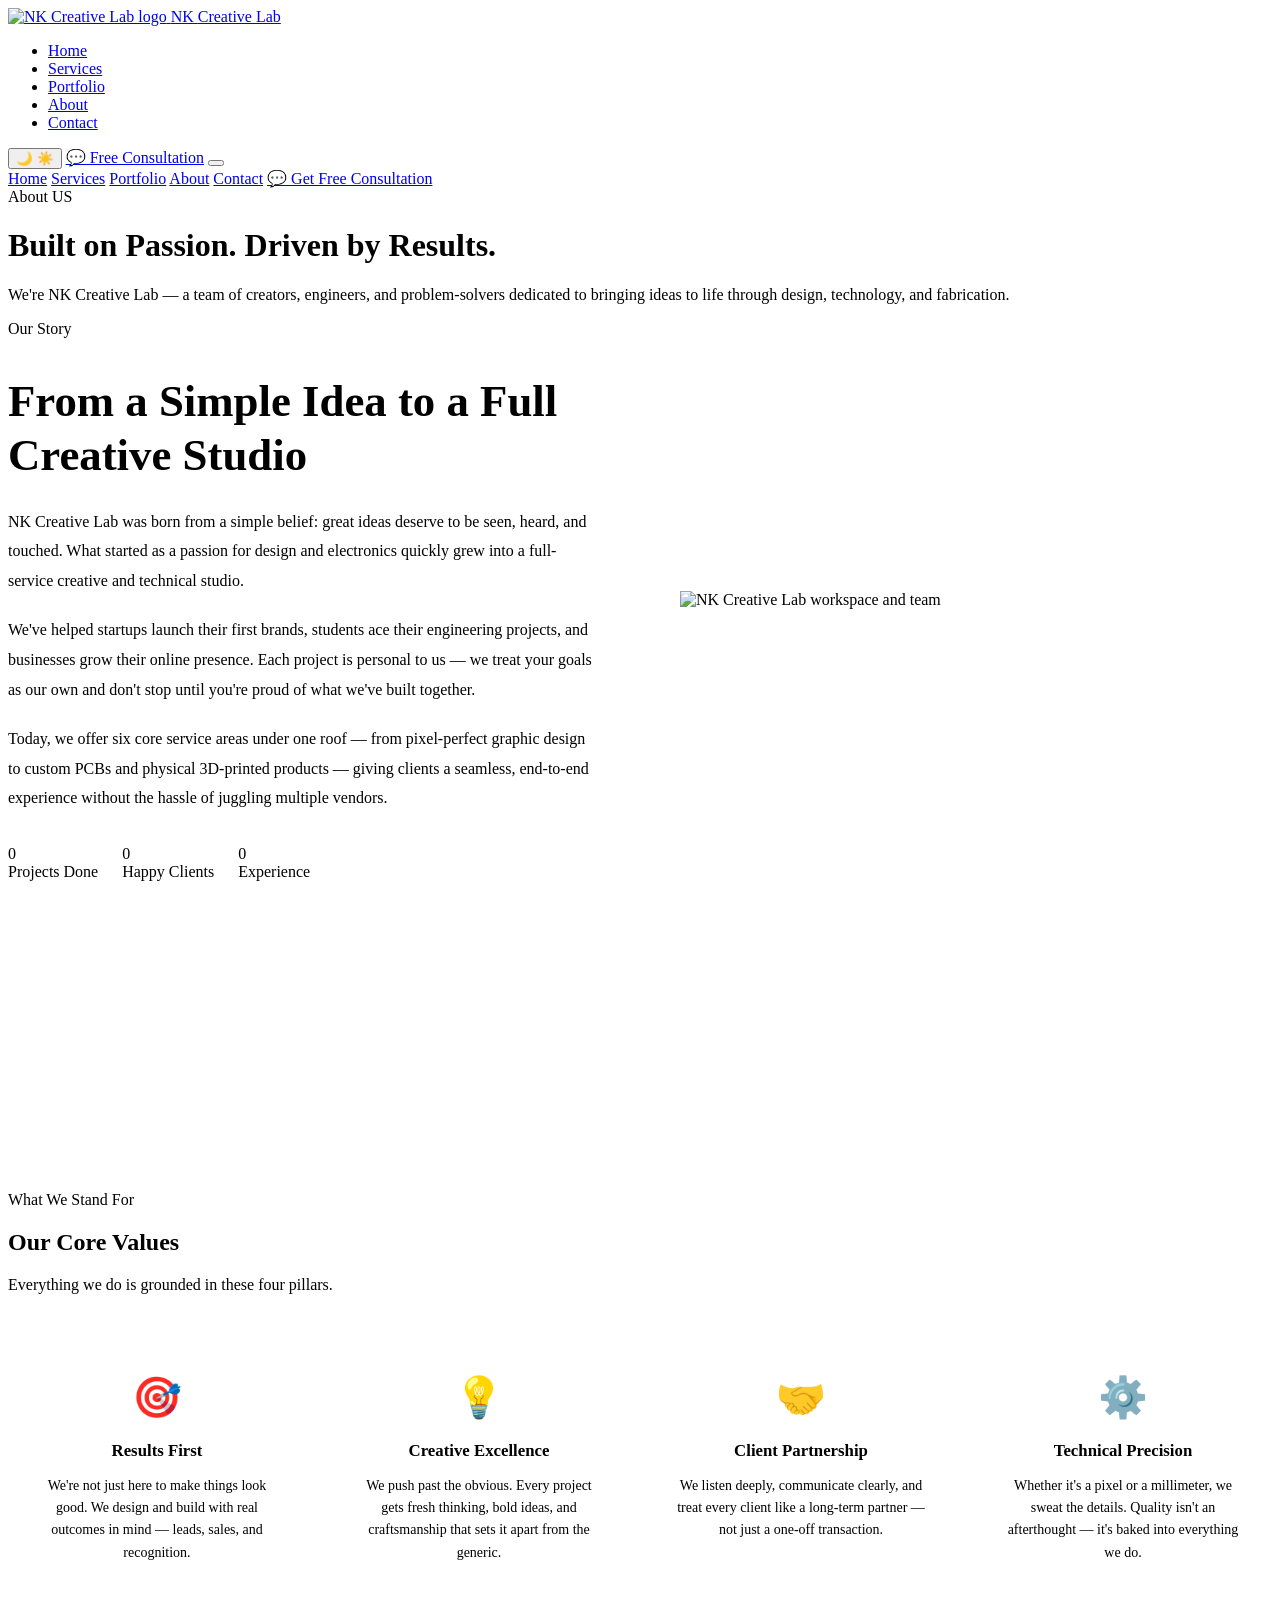
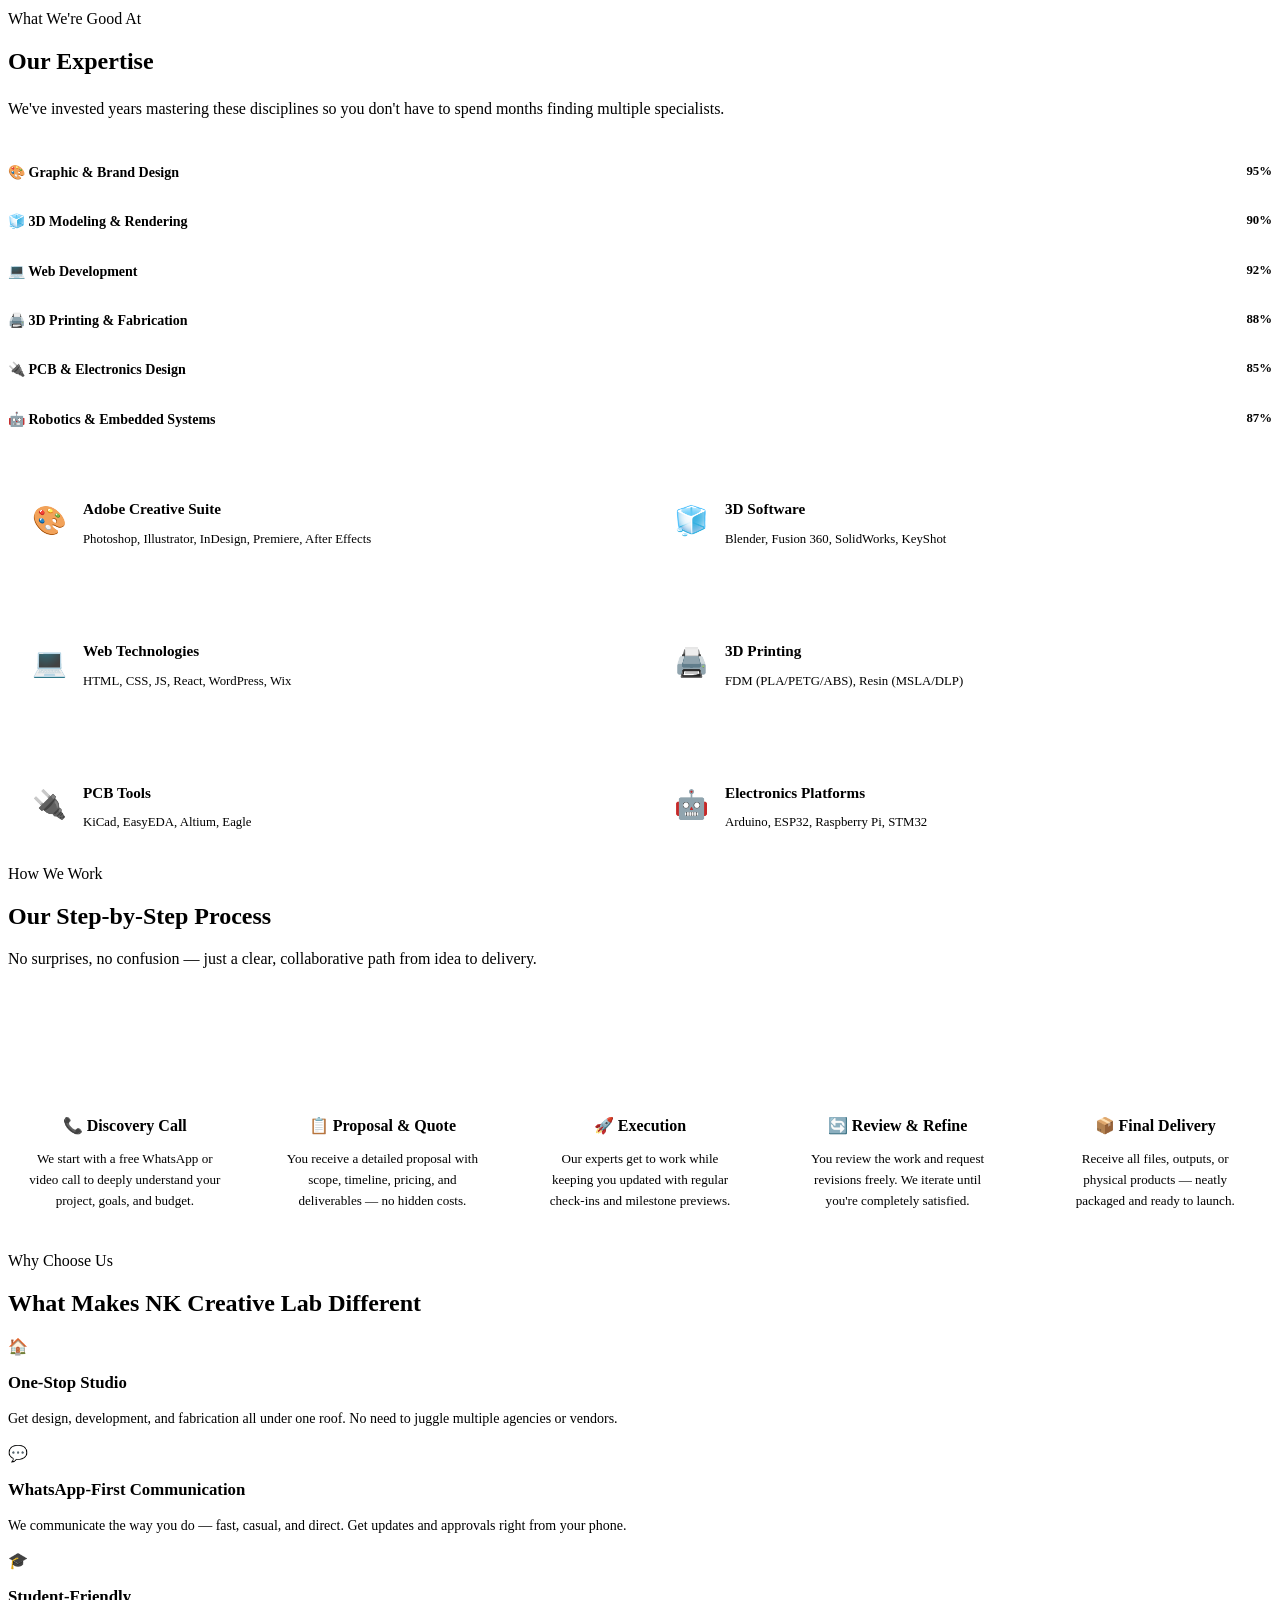
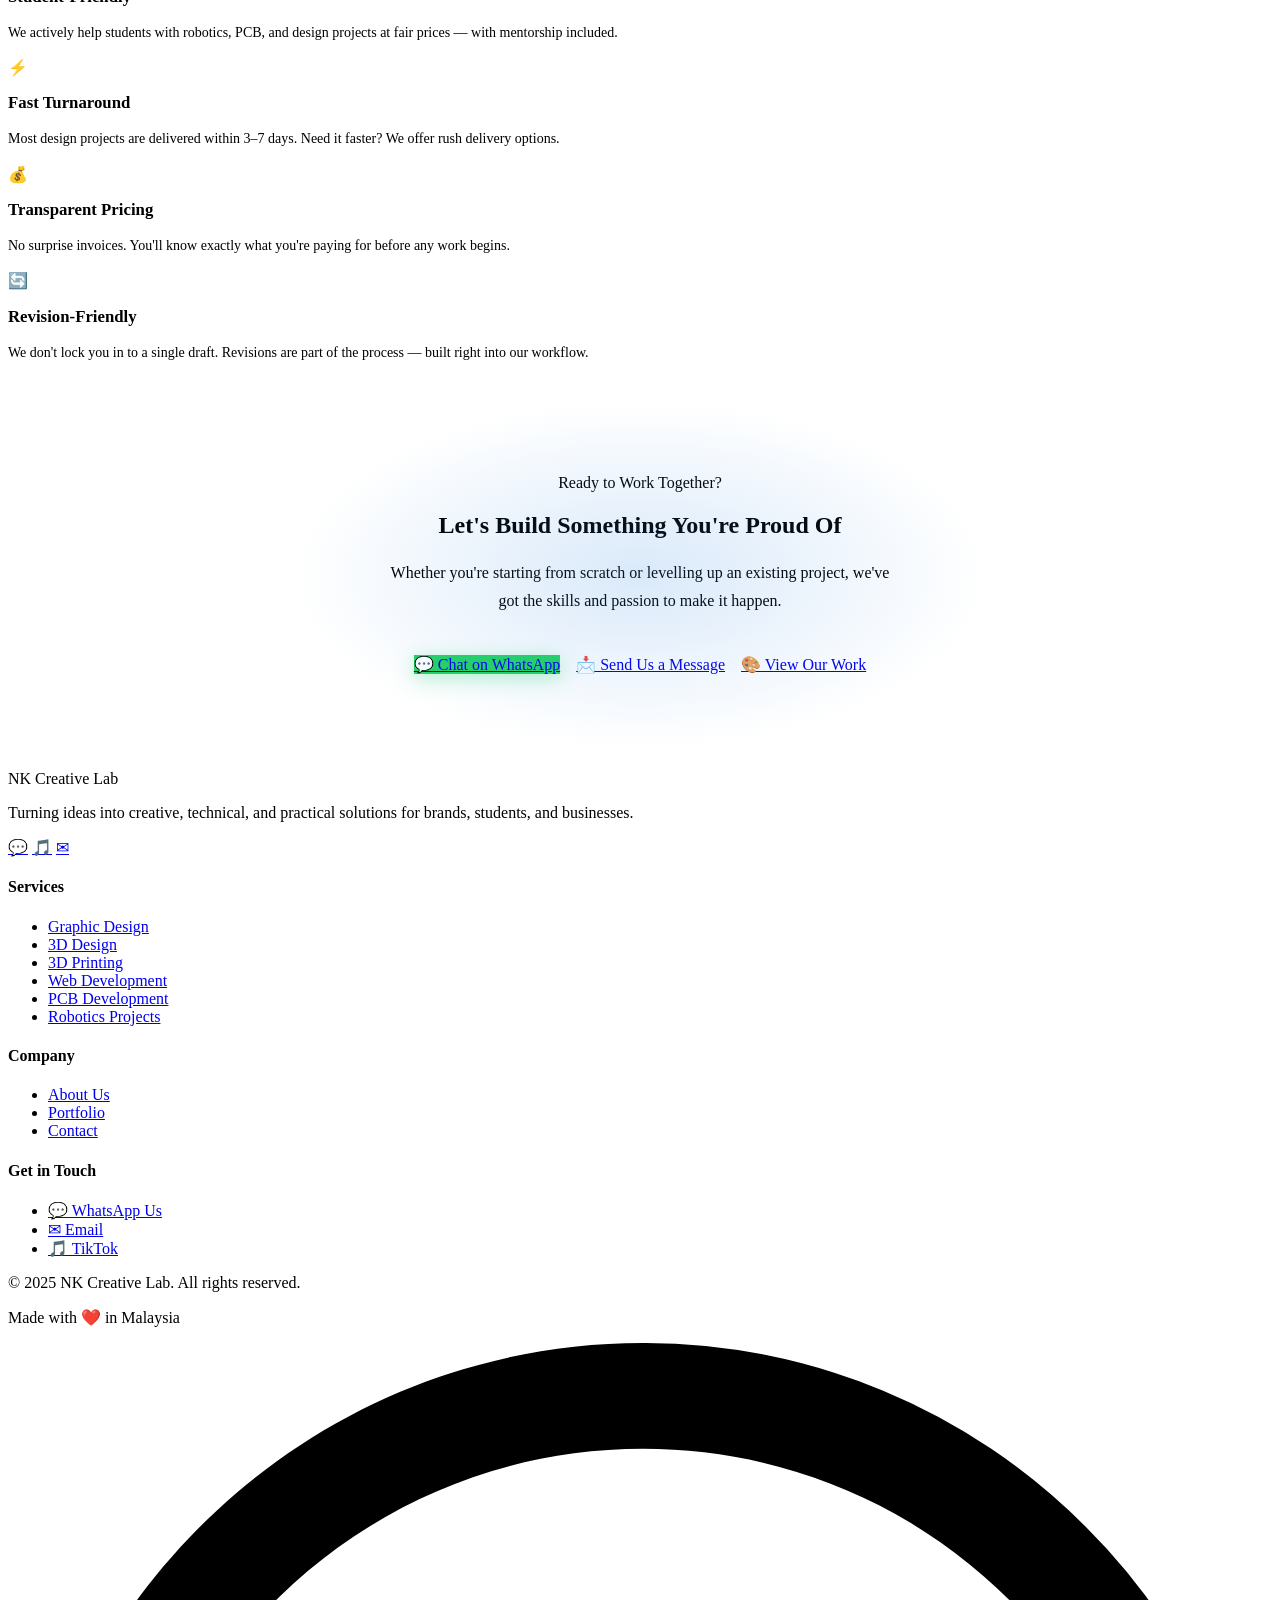
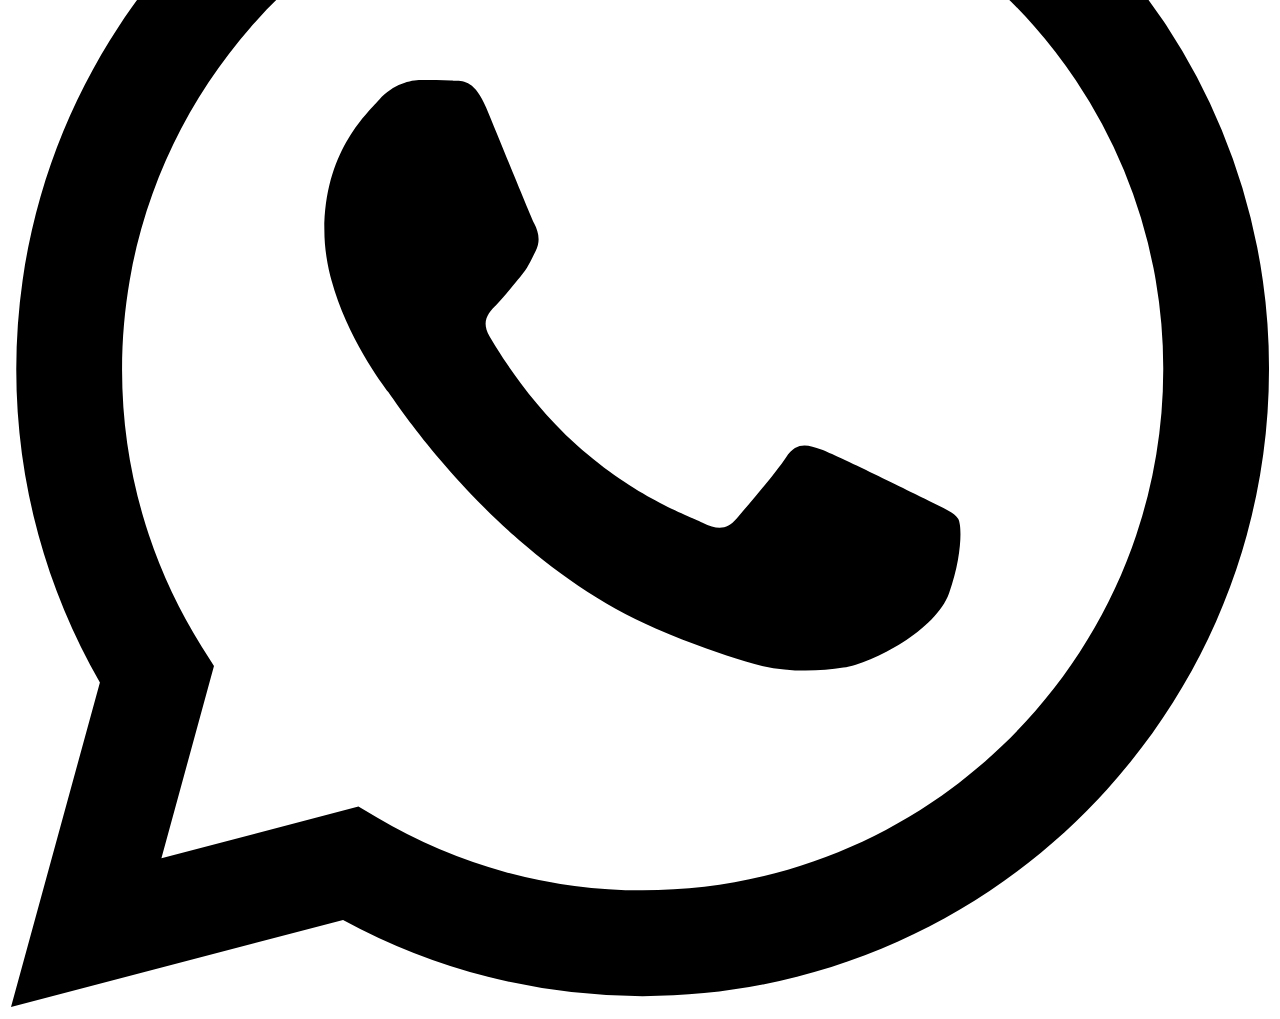
==== about.html @ c3baeada "Add files via upload" ====
<!DOCTYPE html>
<html lang="en" data-theme="dark">
<head>
  <meta charset="UTF-8" />
  <meta name="viewport" content="width=device-width, initial-scale=1.0" />
  <title>About — NK Creative Lab | Our Story & Mission</title>
  <meta name="description" content="Learn about NK Creative Lab — a creative and technical agency helping brands, students, and businesses build solutions through design, technology, and fabrication." />
  <link rel="icon" href="data:image/svg+xml,<svg xmlns='http://www.w3.org/2000/svg' viewBox='0 0 100 100'><text y='.9em' font-size='90'>⚡</text></svg>" />
  <link rel="preconnect" href="https://fonts.googleapis.com" />
  <link href="https://fonts.googleapis.com/css2?family=Outfit:wght@300;400;500;600;700;800;900&family=Inter:wght@300;400;500;600&display=swap" rel="stylesheet" />
  <link rel="stylesheet" href="css/styles.css" />
  <link rel="stylesheet" href="css/animations.css" />
  <style>
    /* About Page */

    /* Story section */
    .story-grid {
      display: grid;
      grid-template-columns: 1fr 1fr;
      gap: 5rem;
      align-items: center;
    }

    .story-content .section-label { margin-bottom: 1rem; }

    .story-content h2 {
      font-size: clamp(2rem, 3.5vw, 2.8rem);
      font-weight: 800;
      line-height: 1.2;
      margin-bottom: 1.5rem;
    }

    .story-content p {
      color: var(--text-secondary);
      line-height: 1.85;
      margin-bottom: 1.25rem;
      font-size: 1rem;
    }

    .story-image {
      position: relative;
      border-radius: var(--radius-lg);
      overflow: hidden;
    }

    .story-image img {
      width: 100%;
      height: 480px;
      object-fit: cover;
      border-radius: var(--radius-lg);
    }

    .story-image::after {
      content: '';
      position: absolute;
      inset: -2px;
      border-radius: calc(var(--radius-lg) + 2px);
      background: var(--gradient);
      z-index: -1;
      opacity: 0.45;
    }

    .story-float-card {
      position: absolute;
      top: 2rem;
      left: -2rem;
      background: var(--bg-card);
      border: 1px solid var(--border);
      border-radius: var(--radius);
      padding: 1.25rem 1.5rem;
      backdrop-filter: blur(10px);
      min-width: 180px;
    }

    .story-float-card .big-num {
      font-family: var(--font-heading);
      font-size: 2.2rem;
      font-weight: 900;
      background: var(--gradient-text);
      -webkit-background-clip: text;
      -webkit-text-fill-color: transparent;
      background-clip: text;
      line-height: 1;
    }

    .story-float-card p {
      color: var(--text-secondary);
      font-size: 0.8rem;
      margin-top: 0.35rem;
    }

    /* Values */
    .values-grid {
      display: grid;
      grid-template-columns: repeat(4, 1fr);
      gap: 1.5rem;
    }

    .value-card {
      background: var(--bg-card);
      border: 1px solid var(--border);
      border-radius: var(--radius);
      padding: 2rem 1.5rem;
      text-align: center;
      transition: var(--transition);
      position: relative;
      overflow: hidden;
    }

    .value-card::before {
      content: '';
      position: absolute;
      bottom: 0;
      left: 0;
      right: 0;
      height: 3px;
      background: var(--gradient);
      transform: scaleX(0);
      transition: transform 0.4s ease;
      transform-origin: left;
    }

    .value-card:hover::before { transform: scaleX(1); }

    .value-card:hover {
      border-color: var(--border-hover);
      transform: translateY(-6px);
      box-shadow: var(--shadow-glow);
    }

    .value-icon {
      font-size: 2.5rem;
      margin-bottom: 1.25rem;
      display: block;
    }

    .value-card h3 {
      font-size: 1.05rem;
      font-weight: 700;
      margin-bottom: 0.6rem;
    }

    .value-card p {
      color: var(--text-muted);
      font-size: 0.875rem;
      line-height: 1.6;
    }

    /* Process */
    .process-section {
      background: var(--bg-secondary);
    }

    .process-grid {
      display: grid;
      grid-template-columns: repeat(5, 1fr);
      gap: 1.5rem;
      position: relative;
    }

    .process-grid::before {
      content: '';
      position: absolute;
      top: 36px;
      left: 10%;
      right: 10%;
      height: 1px;
      background: var(--gradient);
      opacity: 0.3;
      z-index: 0;
    }

    .process-card {
      background: var(--bg-card);
      border: 1px solid var(--border);
      border-radius: var(--radius);
      padding: 1.75rem 1.25rem;
      text-align: center;
      transition: var(--transition);
      position: relative;
      z-index: 1;
    }

    .process-card:hover {
      border-color: var(--border-hover);
      transform: translateY(-4px);
      box-shadow: var(--shadow-glow);
    }

    .process-num {
      width: 52px;
      height: 52px;
      border-radius: 50%;
      background: var(--gradient);
      display: flex;
      align-items: center;
      justify-content: center;
      font-family: var(--font-heading);
      font-weight: 800;
      font-size: 1.1rem;
      color: white;
      margin: 0 auto 1.25rem;
      position: relative;
    }

    .process-card h3 {
      font-size: 1rem;
      font-weight: 700;
      margin-bottom: 0.6rem;
    }

    .process-card p {
      color: var(--text-muted);
      font-size: 0.82rem;
      line-height: 1.6;
    }

    /* Team / expertise */
    .expertise-section { background: var(--bg-secondary); }

    .expertise-list {
      display: grid;
      grid-template-columns: 1fr 1fr;
      gap: 1.25rem;
    }

    .expertise-item {
      display: flex;
      align-items: center;
      gap: 1rem;
      padding: 1.25rem 1.5rem;
      background: var(--bg-card);
      border: 1px solid var(--border);
      border-radius: var(--radius-sm);
      transition: var(--transition);
    }

    .expertise-item:hover {
      border-color: var(--border-hover);
      background: var(--bg-card-hover);
    }

    .expertise-icon {
      font-size: 1.75rem;
      flex-shrink: 0;
    }

    .expertise-item h4 {
      font-size: 0.95rem;
      font-weight: 700;
      margin-bottom: 0.2rem;
    }

    .expertise-item p {
      font-size: 0.8rem;
      color: var(--text-muted);
      line-height: 1.4;
    }

    /* Skill bars */
    .skill-row {
      margin-bottom: 1.25rem;
    }

    .skill-header {
      display: flex;
      justify-content: space-between;
      margin-bottom: 0.4rem;
    }

    .skill-name {
      font-size: 0.875rem;
      font-weight: 600;
      color: var(--text-secondary);
    }

    .skill-pct {
      font-size: 0.8rem;
      color: var(--accent-light);
      font-weight: 700;
    }

    .skill-bar {
      height: 6px;
      background: var(--bg-card);
      border-radius: 6px;
      overflow: hidden;
      border: 1px solid var(--border);
    }

    .skill-fill {
      height: 100%;
      background: var(--gradient);
      border-radius: 6px;
      width: 0%;
      transition: width 1.5s cubic-bezier(0.4, 0, 0.2, 1);
    }

    .skill-fill.animated {
      /* Applied via JS */
    }

    /* Quote banner */
    .quote-banner {
      background: var(--gradient);
      padding: 4rem 0;
      text-align: center;
      position: relative;
      overflow: hidden;
    }

    .quote-banner::before {
      content: '"';
      position: absolute;
      top: -2rem;
      left: 50%;
      transform: translateX(-50%);
      font-size: 20rem;
      font-family: Georgia, serif;
      color: rgba(255,255,255,0.05);
      line-height: 1;
      pointer-events: none;
    }

    .quote-banner blockquote {
      font-family: var(--font-heading);
      font-size: clamp(1.4rem, 3vw, 2.2rem);
      font-weight: 700;
      color: white;
      max-width: 800px;
      margin: 0 auto 1rem;
      line-height: 1.4;
      position: relative;
    }

    .quote-banner cite {
      color: rgba(255,255,255,0.75);
      font-size: 0.9rem;
      font-style: normal;
      font-weight: 500;
    }

    /* CTA bottom */
    .about-cta {
      text-align: center;
      padding: 6rem 0;
      background: var(--bg-secondary);
      position: relative;
      overflow: hidden;
    }

    .about-cta::before {
      content: '';
      position: absolute;
      top: 50%;
      left: 50%;
      transform: translate(-50%, -50%);
      width: 700px;
      height: 350px;
      background: radial-gradient(ellipse, rgba(48,134,227,0.18) 0%, transparent 70%);
      pointer-events: none;
    }

    @media (max-width: 1024px) {
      .values-grid { grid-template-columns: repeat(2, 1fr); }
      .process-grid { grid-template-columns: repeat(3, 1fr); }
      .process-grid::before { display: none; }
    }

    @media (max-width: 768px) {
      .story-grid { grid-template-columns: 1fr; gap: 3rem; }
      .story-float-card { left: 1rem; }
      .values-grid { grid-template-columns: 1fr 1fr; }
      .process-grid { grid-template-columns: 1fr 1fr; }
      .expertise-list { grid-template-columns: 1fr; }
    }

    @media (max-width: 480px) {
      .values-grid { grid-template-columns: 1fr; }
      .process-grid { grid-template-columns: 1fr; }
    }
  </style>
</head>
<body>

  <!-- Navigation -->
  <nav class="navbar" id="navbar">
    <div class="navbar-inner">
      <a href="index.html" class="navbar-logo" id="site-logo">
        <img src="assets/images/logo.png" alt="NK Creative Lab logo" />
        <span class="logo-text">NK <span>Creative Lab</span></span>
      </a>
      <ul class="navbar-links">
        <li><a href="index.html" id="nav-home">Home</a></li>
        <li><a href="services.html" id="nav-services">Services</a></li>
        <li><a href="portfolio.html" id="nav-portfolio">Portfolio</a></li>
        <li><a href="about.html" id="nav-about">About</a></li>
        <li><a href="contact.html" id="nav-contact">Contact</a></li>
      </ul>
      <div class="navbar-right">
        <button class="theme-toggle" id="theme-toggle" aria-label="Toggle colour theme">
          <span class="t-icon icon-moon">🌙</span>
          <span class="t-icon icon-sun">☀️</span>
        </button>
        <a href="https://wa.me/your-number" class="btn btn-primary navbar-cta" id="nav-cta" target="_blank" rel="noopener">💬 Free Consultation</a>
        <button class="hamburger" id="hamburger" aria-label="Open mobile menu">
          <span></span><span></span><span></span>
        </button>
      </div>
    </div>
  </nav>

  <div class="mobile-menu" id="mobile-menu">
    <a href="index.html">Home</a>
    <a href="services.html">Services</a>
    <a href="portfolio.html">Portfolio</a>
    <a href="about.html">About</a>
    <a href="contact.html">Contact</a>
    <a href="https://wa.me/your-number" class="btn btn-primary" target="_blank" rel="noopener">💬 Get Free Consultation</a>
  </div>

  <!-- Page Hero -->
  <div class="page-hero">
    <div class="container">
      <div class="section-label" style="justify-content:center;">About US</div>
      <h1>Built on Passion. <span class="gradient-text">Driven by Results.</span></h1>
      <p>We're NK Creative Lab — a team of creators, engineers, and problem-solvers dedicated to bringing ideas to life through design, technology, and fabrication.</p>
    </div>
  </div>

  <main>

    <!-- Our Story -->
    <section class="section" id="our-story">
      <div class="container">
        <div class="story-grid">
          <div class="story-content reveal-left">
            <div class="section-label">Our Story</div>
            <h2>From a Simple Idea to a <span class="gradient-text">Full Creative Studio</span></h2>
            <p>NK Creative Lab was born from a simple belief: great ideas deserve to be seen, heard, and touched. What started as a passion for design and electronics quickly grew into a full-service creative and technical studio.</p>
            <p>We've helped startups launch their first brands, students ace their engineering projects, and businesses grow their online presence. Each project is personal to us — we treat your goals as our own and don't stop until you're proud of what we've built together.</p>
            <p>Today, we offer six core service areas under one roof — from pixel-perfect graphic design to custom PCBs and physical 3D-printed products — giving clients a seamless, end-to-end experience without the hassle of juggling multiple vendors.</p>
            <div style="display:flex;gap:1.5rem;flex-wrap:wrap;margin-top:2rem;">
              <div>
                <div class="stat-number counter-up" data-target="100" data-suffix="+">0</div>
                <div class="stat-label">Projects Done</div>
              </div>
              <div>
                <div class="stat-number counter-up" data-target="50" data-suffix="+">0</div>
                <div class="stat-label">Happy Clients</div>
              </div>
              <div>
                <div class="stat-number counter-up" data-target="3" data-suffix=" yrs">0</div>
                <div class="stat-label">Experience</div>
              </div>
            </div>
          </div>
          <div class="story-image reveal-right">
            <img src="assets/images/hero_bg.png" alt="NK Creative Lab workspace and team" />
            <div class="story-float-card float">
              <div class="big-num">98%</div>
              <p>Client Satisfaction Rate</p>
            </div>
          </div>
        </div>
      </div>
    </section>

    <!-- Quote Banner -->
    <div class="quote-banner" aria-label="Our mission statement">
      <div class="container">
        <blockquote>"We don't just deliver files and call it done. We deliver impact — measurable, meaningful, and made to last."</blockquote>
        <cite>— NK Creative Lab Team</cite>
      </div>
    </div>

    <!-- Our Values -->
    <section class="section" id="our-values" style="background:var(--bg-secondary);">
      <div class="container">
        <div class="reveal text-center">
          <div class="section-label">What We Stand For</div>
          <h2 class="section-title">Our Core <span class="gradient-text">Values</span></h2>
          <p class="section-subtitle" style="margin:0 auto 3rem;">Everything we do is grounded in these four pillars.</p>
        </div>
        <div class="values-grid">
          <div class="value-card reveal reveal-delay-1" id="val-1">
            <span class="value-icon">🎯</span>
            <h3>Results First</h3>
            <p>We're not just here to make things look good. We design and build with real outcomes in mind — leads, sales, and recognition.</p>
          </div>
          <div class="value-card reveal reveal-delay-2" id="val-2">
            <span class="value-icon">💡</span>
            <h3>Creative Excellence</h3>
            <p>We push past the obvious. Every project gets fresh thinking, bold ideas, and craftsmanship that sets it apart from the generic.</p>
          </div>
          <div class="value-card reveal reveal-delay-3" id="val-3">
            <span class="value-icon">🤝</span>
            <h3>Client Partnership</h3>
            <p>We listen deeply, communicate clearly, and treat every client like a long-term partner — not just a one-off transaction.</p>
          </div>
          <div class="value-card reveal reveal-delay-4" id="val-4">
            <span class="value-icon">⚙️</span>
            <h3>Technical Precision</h3>
            <p>Whether it's a pixel or a millimeter, we sweat the details. Quality isn't an afterthought — it's baked into everything we do.</p>
          </div>
        </div>
      </div>
    </section>

    <!-- Expertise & Skills -->
    <section class="section" id="expertise">
      <div class="container">
        <div class="grid-2" style="gap:5rem;align-items:center;">
          <div class="reveal-left">
            <div class="section-label">What We're Good At</div>
            <h2 class="section-title">Our <span class="gradient-text">Expertise</span></h2>
            <p style="color:var(--text-secondary);margin-bottom:2.5rem;line-height:1.8;">We've invested years mastering these disciplines so you don't have to spend months finding multiple specialists.</p>

            <div class="skill-row" id="skill-1">
              <div class="skill-header">
                <span class="skill-name">🎨 Graphic &amp; Brand Design</span>
                <span class="skill-pct">95%</span>
              </div>
              <div class="skill-bar"><div class="skill-fill" data-width="95"></div></div>
            </div>

            <div class="skill-row" id="skill-2">
              <div class="skill-header">
                <span class="skill-name">🧊 3D Modeling &amp; Rendering</span>
                <span class="skill-pct">90%</span>
              </div>
              <div class="skill-bar"><div class="skill-fill" data-width="90"></div></div>
            </div>

            <div class="skill-row" id="skill-3">
              <div class="skill-header">
                <span class="skill-name">💻 Web Development</span>
                <span class="skill-pct">92%</span>
              </div>
              <div class="skill-bar"><div class="skill-fill" data-width="92"></div></div>
            </div>

            <div class="skill-row" id="skill-4">
              <div class="skill-header">
                <span class="skill-name">🖨️ 3D Printing &amp; Fabrication</span>
                <span class="skill-pct">88%</span>
              </div>
              <div class="skill-bar"><div class="skill-fill" data-width="88"></div></div>
            </div>

            <div class="skill-row" id="skill-5">
              <div class="skill-header">
                <span class="skill-name">🔌 PCB &amp; Electronics Design</span>
                <span class="skill-pct">85%</span>
              </div>
              <div class="skill-bar"><div class="skill-fill" data-width="85"></div></div>
            </div>

            <div class="skill-row" id="skill-6">
              <div class="skill-header">
                <span class="skill-name">🤖 Robotics &amp; Embedded Systems</span>
                <span class="skill-pct">87%</span>
              </div>
              <div class="skill-bar"><div class="skill-fill" data-width="87"></div></div>
            </div>
          </div>

          <div class="reveal-right">
            <div class="expertise-list">
              <div class="expertise-item" id="exp-1">
                <span class="expertise-icon">🎨</span>
                <div>
                  <h4>Adobe Creative Suite</h4>
                  <p>Photoshop, Illustrator, InDesign, Premiere, After Effects</p>
                </div>
              </div>
              <div class="expertise-item" id="exp-2">
                <span class="expertise-icon">🧊</span>
                <div>
                  <h4>3D Software</h4>
                  <p>Blender, Fusion 360, SolidWorks, KeyShot</p>
                </div>
              </div>
              <div class="expertise-item" id="exp-3">
                <span class="expertise-icon">💻</span>
                <div>
                  <h4>Web Technologies</h4>
                  <p>HTML, CSS, JS, React, WordPress, Wix</p>
                </div>
              </div>
              <div class="expertise-item" id="exp-4">
                <span class="expertise-icon">🖨️</span>
                <div>
                  <h4>3D Printing</h4>
                  <p>FDM (PLA/PETG/ABS), Resin (MSLA/DLP)</p>
                </div>
              </div>
              <div class="expertise-item" id="exp-5">
                <span class="expertise-icon">🔌</span>
                <div>
                  <h4>PCB Tools</h4>
                  <p>KiCad, EasyEDA, Altium, Eagle</p>
                </div>
              </div>
              <div class="expertise-item" id="exp-6">
                <span class="expertise-icon">🤖</span>
                <div>
                  <h4>Electronics Platforms</h4>
                  <p>Arduino, ESP32, Raspberry Pi, STM32</p>
                </div>
              </div>
            </div>
          </div>
        </div>
      </div>
    </section>

    <!-- Our Process -->
    <section class="section process-section" id="our-process">
      <div class="container">
        <div class="reveal text-center">
          <div class="section-label">How We Work</div>
          <h2 class="section-title">Our Step-by-Step <span class="gradient-text">Process</span></h2>
          <p class="section-subtitle" style="margin:0 auto 3rem;">No surprises, no confusion — just a clear, collaborative path from idea to delivery.</p>
        </div>
        <div class="process-grid">
          <div class="process-card reveal reveal-delay-1" id="pc-1">
            <div class="process-num">1</div>
            <h3>📞 Discovery Call</h3>
            <p>We start with a free WhatsApp or video call to deeply understand your project, goals, and budget.</p>
          </div>
          <div class="process-card reveal reveal-delay-2" id="pc-2">
            <div class="process-num">2</div>
            <h3>📋 Proposal & Quote</h3>
            <p>You receive a detailed proposal with scope, timeline, pricing, and deliverables — no hidden costs.</p>
          </div>
          <div class="process-card reveal reveal-delay-3" id="pc-3">
            <div class="process-num">3</div>
            <h3>🚀 Execution</h3>
            <p>Our experts get to work while keeping you updated with regular check-ins and milestone previews.</p>
          </div>
          <div class="process-card reveal reveal-delay-4" id="pc-4">
            <div class="process-num">4</div>
            <h3>🔄 Review & Refine</h3>
            <p>You review the work and request revisions freely. We iterate until you're completely satisfied.</p>
          </div>
          <div class="process-card reveal reveal-delay-5" id="pc-5">
            <div class="process-num">5</div>
            <h3>📦 Final Delivery</h3>
            <p>Receive all files, outputs, or physical products — neatly packaged and ready to launch.</p>
          </div>
        </div>
      </div>
    </section>

    <!-- Why Choose Us (clients) -->
    <section class="section" id="why-clients">
      <div class="container">
        <div class="reveal text-center">
          <div class="section-label">Why Choose Us</div>
          <h2 class="section-title">What Makes NK Creative Lab <span class="gradient-text">Different</span></h2>
        </div>
        <div class="grid-3 mt-lg" style="gap:1.5rem;">
          <div class="card reveal reveal-delay-1" id="diff-1">
            <div class="icon-box">🏠</div>
            <h3 style="font-size:1.05rem;margin-bottom:0.6rem;">One-Stop Studio</h3>
            <p style="color:var(--text-secondary);font-size:0.875rem;line-height:1.65;">Get design, development, and fabrication all under one roof. No need to juggle multiple agencies or vendors.</p>
          </div>
          <div class="card reveal reveal-delay-2" id="diff-2">
            <div class="icon-box">💬</div>
            <h3 style="font-size:1.05rem;margin-bottom:0.6rem;">WhatsApp-First Communication</h3>
            <p style="color:var(--text-secondary);font-size:0.875rem;line-height:1.65;">We communicate the way you do — fast, casual, and direct. Get updates and approvals right from your phone.</p>
          </div>
          <div class="card reveal reveal-delay-3" id="diff-3">
            <div class="icon-box">🎓</div>
            <h3 style="font-size:1.05rem;margin-bottom:0.6rem;">Student-Friendly</h3>
            <p style="color:var(--text-secondary);font-size:0.875rem;line-height:1.65;">We actively help students with robotics, PCB, and design projects at fair prices — with mentorship included.</p>
          </div>
          <div class="card reveal reveal-delay-4" id="diff-4">
            <div class="icon-box">⚡</div>
            <h3 style="font-size:1.05rem;margin-bottom:0.6rem;">Fast Turnaround</h3>
            <p style="color:var(--text-secondary);font-size:0.875rem;line-height:1.65;">Most design projects are delivered within 3–7 days. Need it faster? We offer rush delivery options.</p>
          </div>
          <div class="card reveal reveal-delay-5" id="diff-5">
            <div class="icon-box">💰</div>
            <h3 style="font-size:1.05rem;margin-bottom:0.6rem;">Transparent Pricing</h3>
            <p style="color:var(--text-secondary);font-size:0.875rem;line-height:1.65;">No surprise invoices. You'll know exactly what you're paying for before any work begins.</p>
          </div>
          <div class="card reveal reveal-delay-6" id="diff-6">
            <div class="icon-box">🔄</div>
            <h3 style="font-size:1.05rem;margin-bottom:0.6rem;">Revision-Friendly</h3>
            <p style="color:var(--text-secondary);font-size:0.875rem;line-height:1.65;">We don't lock you in to a single draft. Revisions are part of the process — built right into our workflow.</p>
          </div>
        </div>
      </div>
    </section>

    <!-- CTA -->
    <div class="about-cta">
      <div class="container reveal">
        <div class="section-label" style="justify-content:center;">Ready to Work Together?</div>
        <h2 class="section-title">Let's Build Something <span class="gradient-text">You're Proud Of</span></h2>
        <p style="color:var(--text-secondary);max-width:520px;margin:0 auto 2.5rem;line-height:1.75;">Whether you're starting from scratch or levelling up an existing project, we've got the skills and passion to make it happen.</p>
        <div style="display:flex;gap:1rem;justify-content:center;flex-wrap:wrap;">
          <a href="https://wa.me/your-number?text=Hi%20NK%20Creative%20Lab%2C%20I'd%20like%20to%20start%20a%20project" class="btn btn-primary" id="about-cta-wa" target="_blank" rel="noopener" style="background:#25D366;box-shadow:0 4px 20px rgba(37,211,102,0.35);">
            💬 Chat on WhatsApp
          </a>
          <a href="contact.html" class="btn btn-secondary" id="about-cta-contact">📩 Send Us a Message</a>
          <a href="portfolio.html" class="btn btn-secondary" id="about-cta-portfolio">🎨 View Our Work</a>
        </div>
      </div>
    </div>

  </main>

  <!-- Footer -->
  <footer class="footer" id="footer">
    <div class="container">
      <div class="footer-grid">
        <div class="footer-brand">
          <div class="logo-text">NK <span>Creative Lab</span></div>
          <p>Turning ideas into creative, technical, and practical solutions for brands, students, and businesses.</p>
          <div class="footer-social">
            <a href="https://wa.me/your-number" target="_blank" rel="noopener" aria-label="WhatsApp">💬</a>
            <a href="https://tiktok.com/@nkcreativelab" target="_blank" rel="noopener" aria-label="TikTok">🎵</a>
            <a href="mailto:nkcreativelab@email.com" aria-label="Email">✉</a>
          </div>
        </div>
        <div class="footer-col">
          <h4>Services</h4>
          <ul>
            <li><a href="services.html#graphic-design">Graphic Design</a></li>
            <li><a href="services.html#3d-design">3D Design</a></li>
            <li><a href="services.html#3d-printing">3D Printing</a></li>
            <li><a href="services.html#web-dev">Web Development</a></li>
            <li><a href="services.html#pcb">PCB Development</a></li>
            <li><a href="services.html#robotics">Robotics Projects</a></li>
          </ul>
        </div>
        <div class="footer-col">
          <h4>Company</h4>
          <ul>
            <li><a href="about.html">About Us</a></li>
            <li><a href="portfolio.html">Portfolio</a></li>
            <li><a href="contact.html">Contact</a></li>
          </ul>
        </div>
        <div class="footer-col">
          <h4>Get in Touch</h4>
          <ul>
            <li><a href="https://wa.me/your-number" target="_blank" rel="noopener">💬 WhatsApp Us</a></li>
            <li><a href="mailto:nkcreativelab@email.com">✉ Email</a></li>
            <li><a href="https://tiktok.com/@nkcreativelab" target="_blank" rel="noopener">🎵 TikTok</a></li>
          </ul>
        </div>
      </div>
      <div class="footer-bottom">
        <p>© 2025 NK Creative Lab. All rights reserved.</p>
        <p>Made with ❤️ in Malaysia</p>
      </div>
    </div>
  </footer>

  <a href="https://wa.me/your-number" class="whatsapp-float" id="whatsapp-float" target="_blank" rel="noopener" aria-label="Chat on WhatsApp">
    <svg viewBox="0 0 24 24"><path d="M17.472 14.382c-.297-.149-1.758-.867-2.03-.967-.273-.099-.471-.148-.67.15-.197.297-.767.966-.94 1.164-.173.199-.347.223-.644.075-.297-.15-1.255-.463-2.39-1.475-.883-.788-1.48-1.761-1.653-2.059-.173-.297-.018-.458.13-.606.134-.133.298-.347.446-.52.149-.174.198-.298.298-.497.099-.198.05-.371-.025-.52-.075-.149-.669-1.612-.916-2.207-.242-.579-.487-.5-.669-.51-.173-.008-.371-.01-.57-.01-.198 0-.52.074-.792.372-.272.297-1.04 1.016-1.04 2.479 0 1.462 1.065 2.875 1.213 3.074.149.198 2.096 3.2 5.077 4.487.709.306 1.262.489 1.694.625.712.227 1.36.195 1.871.118.571-.085 1.758-.719 2.006-1.413.248-.694.248-1.289.173-1.413-.074-.124-.272-.198-.57-.347m-5.421 7.403h-.004a9.87 9.87 0 01-5.031-1.378l-.361-.214-3.741.982.998-3.648-.235-.374a9.86 9.86 0 01-1.51-5.26c.001-5.45 4.436-9.884 9.888-9.884 2.64 0 5.122 1.03 6.988 2.898a9.825 9.825 0 012.893 6.994c-.003 5.45-4.437 9.884-9.885 9.884m8.413-18.297A11.815 11.815 0 0012.05 0C5.495 0 .16 5.335.157 11.892c0 2.096.547 4.142 1.588 5.945L.057 24l6.305-1.654a11.882 11.882 0 005.683 1.448h.005c6.554 0 11.89-5.335 11.893-11.893a11.821 11.821 0 00-3.48-8.413Z"/></svg>
  </a>

  <script src="js/main.js"></script>
  <script src="js/animations.js"></script>
  <script>
    // Animate skill bars on scroll
    const skillObserver = new IntersectionObserver((entries) => {
      entries.forEach(entry => {
        if (entry.isIntersecting) {
          entry.target.querySelectorAll('.skill-fill').forEach(fill => {
            const width = fill.dataset.width;
            setTimeout(() => { fill.style.width = width + '%'; }, 200);
          });
          skillObserver.unobserve(entry.target);
        }
      });
    }, { threshold: 0.3 });

    document.querySelectorAll('.skill-row').forEach(el => skillObserver.observe(el));
  </script>
</body>
</html>
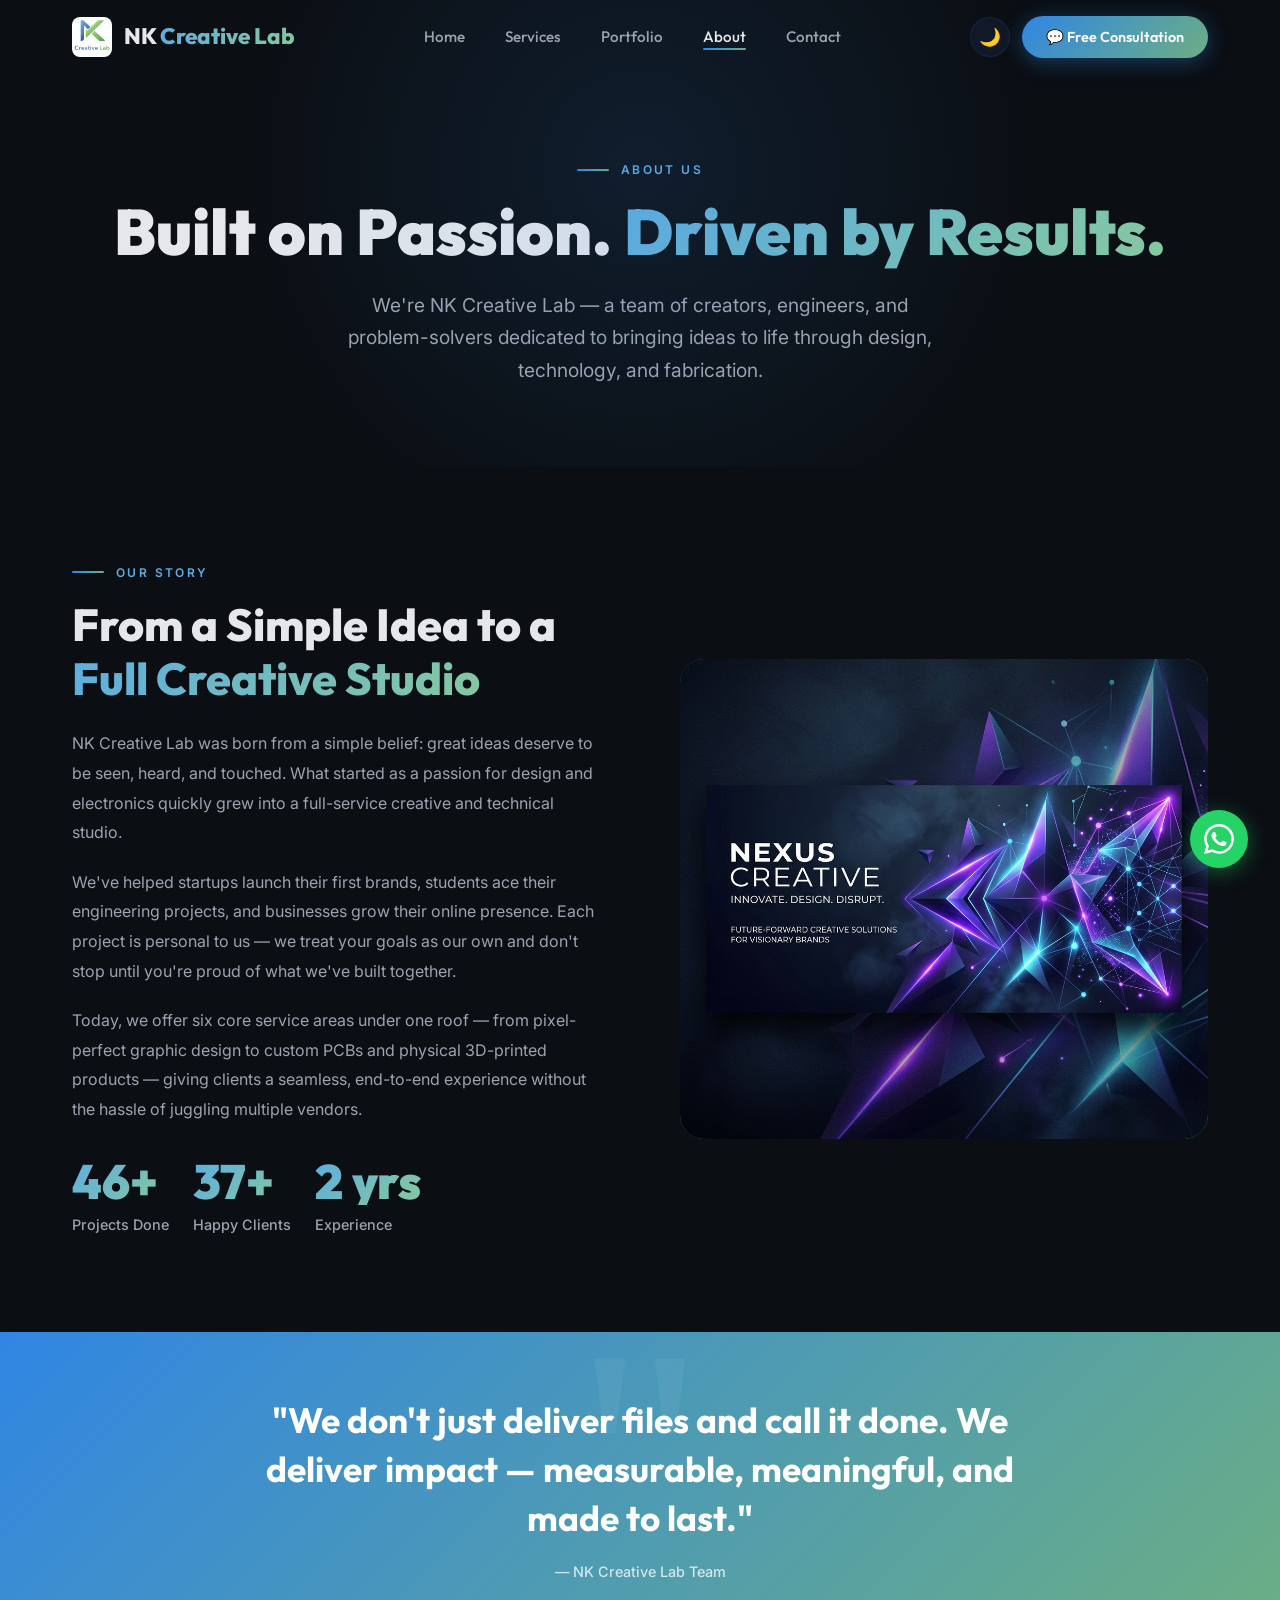
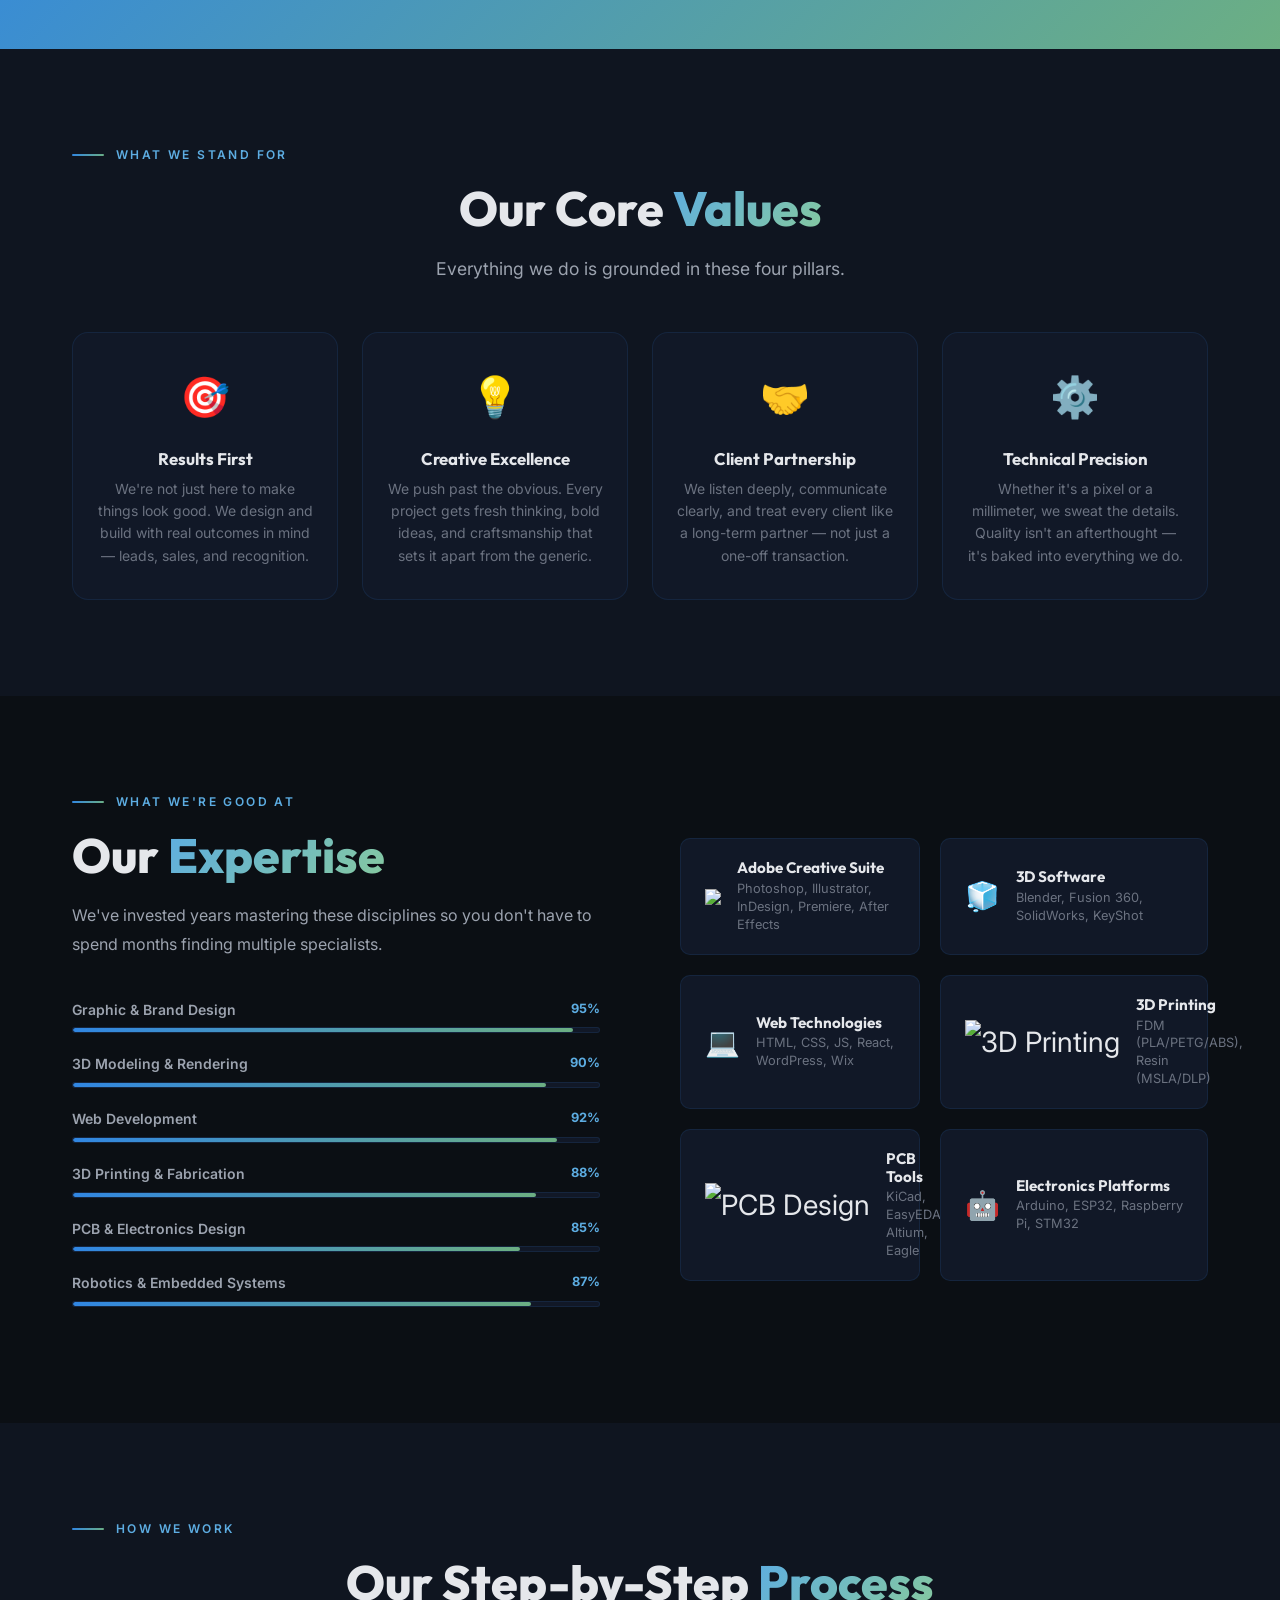
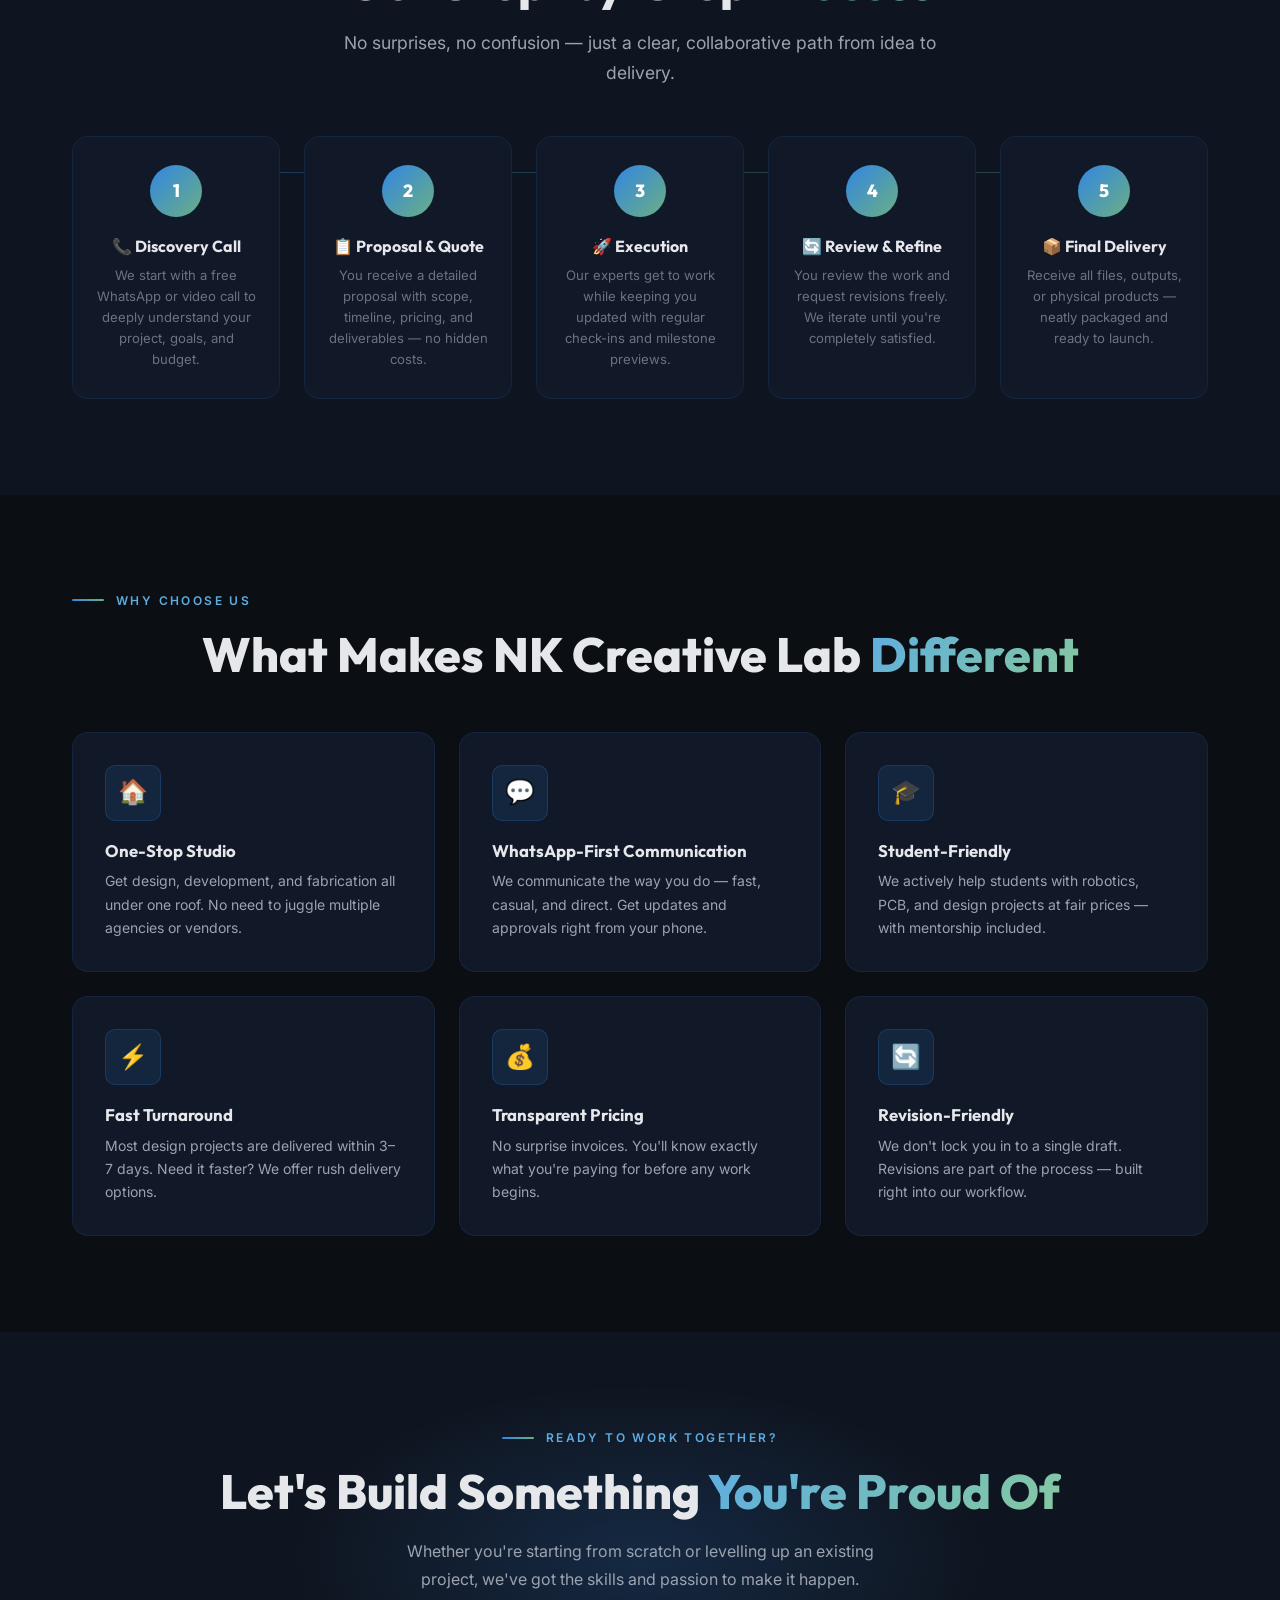
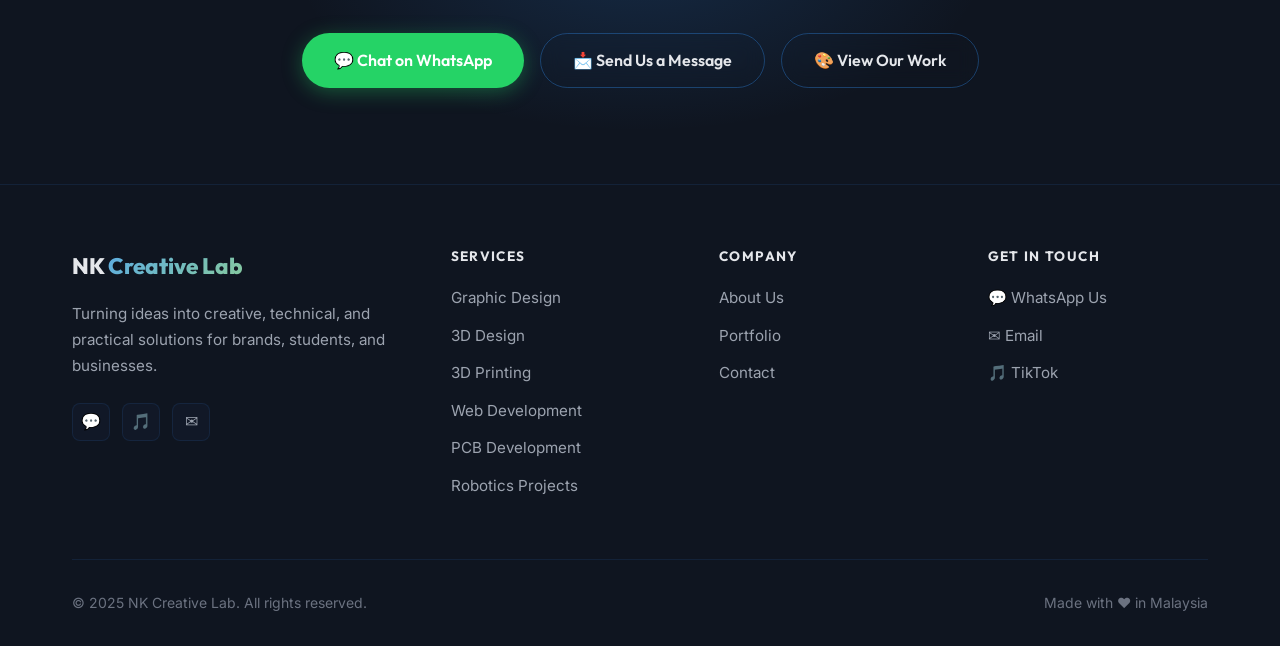
==== commit 397b7c0e: "Add files via upload" ====
--- a/about.html
+++ b/about.html
@@ -402,7 +402,7 @@
           <span class="t-icon icon-moon">🌙</span>
           <span class="t-icon icon-sun">☀️</span>
         </button>
-        <a href="https://wa.me/your-number" class="btn btn-primary navbar-cta" id="nav-cta" target="_blank" rel="noopener">💬 Free Consultation</a>
+        <a href="https://wa.me/0187604289" class="btn btn-primary navbar-cta" id="nav-cta" target="_blank" rel="noopener">💬 Free Consultation</a>
         <button class="hamburger" id="hamburger" aria-label="Open mobile menu">
           <span></span><span></span><span></span>
         </button>
@@ -416,7 +416,7 @@
     <a href="portfolio.html">Portfolio</a>
     <a href="about.html">About</a>
     <a href="contact.html">Contact</a>
-    <a href="https://wa.me/your-number" class="btn btn-primary" target="_blank" rel="noopener">💬 Get Free Consultation</a>
+    <a href="https://wa.me/0187604289" class="btn btn-primary" target="_blank" rel="noopener">💬 Get Free Consultation</a>
   </div>
 
   <!-- Page Hero -->
@@ -442,11 +442,11 @@
             <p>Today, we offer six core service areas under one roof — from pixel-perfect graphic design to custom PCBs and physical 3D-printed products — giving clients a seamless, end-to-end experience without the hassle of juggling multiple vendors.</p>
             <div style="display:flex;gap:1.5rem;flex-wrap:wrap;margin-top:2rem;">
               <div>
-                <div class="stat-number counter-up" data-target="100" data-suffix="+">0</div>
+                <div class="stat-number counter-up" data-target="50" data-suffix="+">0</div>
                 <div class="stat-label">Projects Done</div>
               </div>
               <div>
-                <div class="stat-number counter-up" data-target="50" data-suffix="+">0</div>
+                <div class="stat-number counter-up" data-target="40" data-suffix="+">0</div>
                 <div class="stat-label">Happy Clients</div>
               </div>
               <div>
@@ -455,13 +455,17 @@
               </div>
             </div>
           </div>
+          
           <div class="story-image reveal-right">
             <img src="assets/images/hero_bg.png" alt="NK Creative Lab workspace and team" />
+            <!--
             <div class="story-float-card float">
               <div class="big-num">98%</div>
               <p>Client Satisfaction Rate</p>
             </div>
-          </div>
+            -->
+          </div>
+          
         </div>
       </div>
     </section>
@@ -518,7 +522,7 @@
 
             <div class="skill-row" id="skill-1">
               <div class="skill-header">
-                <span class="skill-name">🎨 Graphic &amp; Brand Design</span>
+                <span class="skill-name"> Graphic &amp; Brand Design</span>
                 <span class="skill-pct">95%</span>
               </div>
               <div class="skill-bar"><div class="skill-fill" data-width="95"></div></div>
@@ -526,7 +530,7 @@
 
             <div class="skill-row" id="skill-2">
               <div class="skill-header">
-                <span class="skill-name">🧊 3D Modeling &amp; Rendering</span>
+                <span class="skill-name">3D Modeling &amp; Rendering</span>
                 <span class="skill-pct">90%</span>
               </div>
               <div class="skill-bar"><div class="skill-fill" data-width="90"></div></div>
@@ -534,7 +538,7 @@
 
             <div class="skill-row" id="skill-3">
               <div class="skill-header">
-                <span class="skill-name">💻 Web Development</span>
+                <span class="skill-name">Web Development</span>
                 <span class="skill-pct">92%</span>
               </div>
               <div class="skill-bar"><div class="skill-fill" data-width="92"></div></div>
@@ -542,7 +546,7 @@
 
             <div class="skill-row" id="skill-4">
               <div class="skill-header">
-                <span class="skill-name">🖨️ 3D Printing &amp; Fabrication</span>
+                <span class="skill-name">3D Printing &amp; Fabrication</span>
                 <span class="skill-pct">88%</span>
               </div>
               <div class="skill-bar"><div class="skill-fill" data-width="88"></div></div>
@@ -550,7 +554,7 @@
 
             <div class="skill-row" id="skill-5">
               <div class="skill-header">
-                <span class="skill-name">🔌 PCB &amp; Electronics Design</span>
+                <span class="skill-name">PCB &amp; Electronics Design</span>
                 <span class="skill-pct">85%</span>
               </div>
               <div class="skill-bar"><div class="skill-fill" data-width="85"></div></div>
@@ -558,7 +562,7 @@
 
             <div class="skill-row" id="skill-6">
               <div class="skill-header">
-                <span class="skill-name">🤖 Robotics &amp; Embedded Systems</span>
+                <span class="skill-name">Robotics &amp; Embedded Systems</span>
                 <span class="skill-pct">87%</span>
               </div>
               <div class="skill-bar"><div class="skill-fill" data-width="87"></div></div>
@@ -568,7 +572,7 @@
           <div class="reveal-right">
             <div class="expertise-list">
               <div class="expertise-item" id="exp-1">
-                <span class="expertise-icon">🎨</span>
+                <span class="expertise-icon"><img src="assets/images/graphic_design.png"></span>
                 <div>
                   <h4>Adobe Creative Suite</h4>
                   <p>Photoshop, Illustrator, InDesign, Premiere, After Effects</p>
@@ -589,14 +593,14 @@
                 </div>
               </div>
               <div class="expertise-item" id="exp-4">
-                <span class="expertise-icon">🖨️</span>
+                <span class="expertise-icon"><img src="assets/images/3d-printing.png" alt="3D Printing"></span>
                 <div>
                   <h4>3D Printing</h4>
                   <p>FDM (PLA/PETG/ABS), Resin (MSLA/DLP)</p>
                 </div>
               </div>
               <div class="expertise-item" id="exp-5">
-                <span class="expertise-icon">🔌</span>
+                <span class="expertise-icon"><img src="assets/images/pcb.png" alt="PCB Design"></span>
                 <div>
                   <h4>PCB Tools</h4>
                   <p>KiCad, EasyEDA, Altium, Eagle</p>
@@ -702,7 +706,7 @@
         <h2 class="section-title">Let's Build Something <span class="gradient-text">You're Proud Of</span></h2>
         <p style="color:var(--text-secondary);max-width:520px;margin:0 auto 2.5rem;line-height:1.75;">Whether you're starting from scratch or levelling up an existing project, we've got the skills and passion to make it happen.</p>
         <div style="display:flex;gap:1rem;justify-content:center;flex-wrap:wrap;">
-          <a href="https://wa.me/your-number?text=Hi%20NK%20Creative%20Lab%2C%20I'd%20like%20to%20start%20a%20project" class="btn btn-primary" id="about-cta-wa" target="_blank" rel="noopener" style="background:#25D366;box-shadow:0 4px 20px rgba(37,211,102,0.35);">
+          <a href="https://wa.me/0187604289?text=Hi%20NK%20Creative%20Lab%2C%20I'd%20like%20to%20start%20a%20project" class="btn btn-primary" id="about-cta-wa" target="_blank" rel="noopener" style="background:#25D366;box-shadow:0 4px 20px rgba(37,211,102,0.35);">
             💬 Chat on WhatsApp
           </a>
           <a href="contact.html" class="btn btn-secondary" id="about-cta-contact">📩 Send Us a Message</a>
@@ -721,7 +725,7 @@
           <div class="logo-text">NK <span>Creative Lab</span></div>
           <p>Turning ideas into creative, technical, and practical solutions for brands, students, and businesses.</p>
           <div class="footer-social">
-            <a href="https://wa.me/your-number" target="_blank" rel="noopener" aria-label="WhatsApp">💬</a>
+            <a href="https://wa.me/0187604289" target="_blank" rel="noopener" aria-label="WhatsApp">💬</a>
             <a href="https://tiktok.com/@nkcreativelab" target="_blank" rel="noopener" aria-label="TikTok">🎵</a>
             <a href="mailto:nkcreativelab@email.com" aria-label="Email">✉</a>
           </div>
@@ -748,7 +752,7 @@
         <div class="footer-col">
           <h4>Get in Touch</h4>
           <ul>
-            <li><a href="https://wa.me/your-number" target="_blank" rel="noopener">💬 WhatsApp Us</a></li>
+            <li><a href="https://wa.me/0187604289" target="_blank" rel="noopener">💬 WhatsApp Us</a></li>
             <li><a href="mailto:nkcreativelab@email.com">✉ Email</a></li>
             <li><a href="https://tiktok.com/@nkcreativelab" target="_blank" rel="noopener">🎵 TikTok</a></li>
           </ul>
@@ -761,7 +765,7 @@
     </div>
   </footer>
 
-  <a href="https://wa.me/your-number" class="whatsapp-float" id="whatsapp-float" target="_blank" rel="noopener" aria-label="Chat on WhatsApp">
+  <a href="https://wa.me/0187604289" class="whatsapp-float" id="whatsapp-float" target="_blank" rel="noopener" aria-label="Chat on WhatsApp">
     <svg viewBox="0 0 24 24"><path d="M17.472 14.382c-.297-.149-1.758-.867-2.03-.967-.273-.099-.471-.148-.67.15-.197.297-.767.966-.94 1.164-.173.199-.347.223-.644.075-.297-.15-1.255-.463-2.39-1.475-.883-.788-1.48-1.761-1.653-2.059-.173-.297-.018-.458.13-.606.134-.133.298-.347.446-.52.149-.174.198-.298.298-.497.099-.198.05-.371-.025-.52-.075-.149-.669-1.612-.916-2.207-.242-.579-.487-.5-.669-.51-.173-.008-.371-.01-.57-.01-.198 0-.52.074-.792.372-.272.297-1.04 1.016-1.04 2.479 0 1.462 1.065 2.875 1.213 3.074.149.198 2.096 3.2 5.077 4.487.709.306 1.262.489 1.694.625.712.227 1.36.195 1.871.118.571-.085 1.758-.719 2.006-1.413.248-.694.248-1.289.173-1.413-.074-.124-.272-.198-.57-.347m-5.421 7.403h-.004a9.87 9.87 0 01-5.031-1.378l-.361-.214-3.741.982.998-3.648-.235-.374a9.86 9.86 0 01-1.51-5.26c.001-5.45 4.436-9.884 9.888-9.884 2.64 0 5.122 1.03 6.988 2.898a9.825 9.825 0 012.893 6.994c-.003 5.45-4.437 9.884-9.885 9.884m8.413-18.297A11.815 11.815 0 0012.05 0C5.495 0 .16 5.335.157 11.892c0 2.096.547 4.142 1.588 5.945L.057 24l6.305-1.654a11.882 11.882 0 005.683 1.448h.005c6.554 0 11.89-5.335 11.893-11.893a11.821 11.821 0 00-3.48-8.413Z"/></svg>
   </a>
 
--- a/css/styles.css
+++ b/css/styles.css
@@ -0,0 +1,679 @@
+/* ============================================
+   NK Creative Lab — Global Design System v2
+   Brand: Blue #3086E3 + Green #6CAF83
+   ============================================ */
+
+@import url('https://fonts.googleapis.com/css2?family=Outfit:wght@300;400;500;600;700;800;900&family=Inter:wght@300;400;500;600&display=swap');
+
+/* === CSS Custom Properties — Dark Mode (Default) === */
+:root {
+  /* Brand */
+  --brand-blue: #3086E3;
+  --brand-green: #6CAF83;
+  --accent: #3086E3;
+  --accent-light: #5DADE2;
+  --accent-dark: #256FD1;
+  --green: #6CAF83;
+  --green-light: #86C99E;
+
+  /* Gradients */
+  --gradient: linear-gradient(135deg, #3086E3, #6CAF83);
+  --gradient-hover: linear-gradient(135deg, #256FD1, #5AA873);
+  --gradient-text: linear-gradient(135deg, #5DADE2, #86C99E);
+  --gradient-glow: linear-gradient(135deg, rgba(48,134,227,0.3), rgba(108,175,131,0.3));
+
+  /* Backgrounds */
+  --bg-primary: #0B0F14;
+  --bg-secondary: #0F1520;
+  --bg-card: #111827;
+  --bg-card-hover: #1A2336;
+
+  /* Borders */
+  --border: rgba(48, 134, 227, 0.12);
+  --border-hover: rgba(48, 134, 227, 0.38);
+
+  /* Text */
+  --text-primary: #E5E7EB;
+  --text-secondary: #9CA3AF;
+  --text-muted: #6B7280;
+
+  /* Typography */
+  --font-heading: 'Outfit', sans-serif;
+  --font-body: 'Inter', sans-serif;
+
+  /* Spacing */
+  --section-pad: 6rem 0;
+  --container-pad: 0 2rem;
+  --radius: 16px;
+  --radius-sm: 10px;
+  --radius-lg: 24px;
+  --radius-xl: 32px;
+
+  /* Shadows */
+  --shadow-card: 0 4px 24px rgba(0, 0, 0, 0.4);
+  --shadow-glow: 0 0 40px rgba(48, 134, 227, 0.2);
+  --shadow-glow-strong: 0 0 60px rgba(48, 134, 227, 0.35);
+
+  /* Transitions */
+  --transition: all 0.3s cubic-bezier(0.4, 0, 0.2, 1);
+  --transition-slow: all 0.6s cubic-bezier(0.4, 0, 0.2, 1);
+}
+
+/* === Light Mode === */
+[data-theme="light"] {
+  --bg-primary: #F8FAFF;
+  --bg-secondary: #EEF4FF;
+  --bg-card: #FFFFFF;
+  --bg-card-hover: #EBF4FF;
+  --border: rgba(48, 134, 227, 0.14);
+  --border-hover: rgba(48, 134, 227, 0.42);
+  --text-primary: #0F172A;
+  --text-secondary: #475569;
+  --text-muted: #94A3B8;
+  --shadow-card: 0 2px 16px rgba(48, 134, 227, 0.07), 0 4px 32px rgba(0,0,0,0.06);
+  --shadow-glow: 0 4px 40px rgba(48, 134, 227, 0.15);
+  --shadow-glow-strong: 0 8px 60px rgba(48, 134, 227, 0.25);
+}
+
+/* === Theme-aware transition on ALL elements === */
+*, *::before, *::after {
+  box-sizing: border-box;
+  margin: 0;
+  padding: 0;
+}
+
+/* Smooth theme switch */
+body,
+.navbar,
+.card,
+.footer,
+.mobile-menu,
+.badge,
+.icon-box,
+.footer-social a,
+.service-card,
+.testimonial-card,
+.why-feature,
+.value-card,
+.process-card,
+.expertise-item,
+.contact-channel,
+.faq-item,
+.faq-q,
+.location-box,
+.port-item,
+.filter-btn,
+.social-link,
+.contact-form-card,
+.form-group input,
+.form-group select,
+.form-group textarea {
+  transition: background-color 0.35s ease,
+              border-color 0.35s ease,
+              color 0.35s ease,
+              box-shadow 0.35s ease;
+}
+
+/* Keep transform transitions separate so hover effects aren't broken */
+a,
+button,
+.btn,
+.card,
+.value-card,
+.process-card,
+.port-item,
+.contact-channel,
+.footer-social a,
+.navbar-logo {
+  transition: var(--transition);
+}
+
+html {
+  scroll-behavior: smooth;
+  font-size: 16px;
+}
+
+body {
+  font-family: var(--font-body);
+  background-color: var(--bg-primary);
+  color: var(--text-primary);
+  line-height: 1.6;
+  overflow-x: hidden;
+  -webkit-font-smoothing: antialiased;
+}
+
+img { max-width: 100%; height: auto; display: block; }
+
+a { text-decoration: none; color: inherit; }
+ul { list-style: none; }
+button { cursor: pointer; border: none; background: none; font-family: var(--font-body); }
+
+/* === Scrollbar === */
+::-webkit-scrollbar { width: 5px; }
+::-webkit-scrollbar-track { background: var(--bg-primary); }
+::-webkit-scrollbar-thumb { background: var(--gradient); border-radius: 3px; }
+
+/* === Layout === */
+.container { max-width: 1200px; margin: 0 auto; padding: var(--container-pad); }
+.section { padding: var(--section-pad); position: relative; }
+
+/* === Typography === */
+h1, h2, h3, h4, h5 { font-family: var(--font-heading); line-height: 1.15; font-weight: 700; }
+
+.gradient-text {
+  background: var(--gradient-text);
+  -webkit-background-clip: text;
+  -webkit-text-fill-color: transparent;
+  background-clip: text;
+}
+
+.section-label {
+  font-family: var(--font-body);
+  font-size: 0.75rem;
+  font-weight: 600;
+  letter-spacing: 0.2em;
+  text-transform: uppercase;
+  color: var(--accent-light);
+  margin-bottom: 1rem;
+  display: flex;
+  align-items: center;
+  gap: 0.75rem;
+}
+
+.section-label::before {
+  content: '';
+  width: 32px;
+  height: 2px;
+  background: var(--gradient);
+  border-radius: 2px;
+  flex-shrink: 0;
+}
+
+.section-title { font-size: clamp(2rem, 4vw, 3rem); font-weight: 800; margin-bottom: 1rem; line-height: 1.2; }
+.section-subtitle { font-size: 1.1rem; color: var(--text-secondary); max-width: 600px; line-height: 1.7; }
+
+/* === Buttons === */
+.btn {
+  display: inline-flex;
+  align-items: center;
+  gap: 0.5rem;
+  padding: 0.875rem 2rem;
+  border-radius: 50px;
+  font-family: var(--font-heading);
+  font-weight: 600;
+  font-size: 1rem;
+  transition: var(--transition);
+  white-space: nowrap;
+  position: relative;
+  overflow: hidden;
+}
+
+.btn-primary {
+  background: var(--gradient);
+  color: #fff;
+  box-shadow: 0 4px 20px rgba(48, 134, 227, 0.38);
+}
+
+.btn-primary:hover {
+  background: var(--gradient-hover);
+  box-shadow: 0 8px 32px rgba(48, 134, 227, 0.56);
+  transform: translateY(-2px);
+}
+
+.btn-secondary {
+  background: transparent;
+  color: var(--text-primary);
+  border: 1.5px solid var(--border-hover);
+  backdrop-filter: blur(10px);
+}
+
+.btn-secondary:hover {
+  background: rgba(48, 134, 227, 0.1);
+  border-color: var(--accent);
+  color: var(--accent-light);
+  transform: translateY(-2px);
+}
+
+.btn-ghost { background: transparent; color: var(--accent-light); padding: 0; gap: 0.5rem; }
+.btn-ghost:hover { gap: 0.75rem; color: var(--green-light); }
+
+/* === Cards === */
+.card {
+  background: var(--bg-card);
+  border: 1px solid var(--border);
+  border-radius: var(--radius);
+  padding: 2rem;
+  transition: var(--transition);
+}
+
+.card:hover {
+  border-color: var(--border-hover);
+  background: var(--bg-card-hover);
+  transform: translateY(-5px);
+  box-shadow: var(--shadow-glow);
+}
+
+[data-theme="light"] .card { box-shadow: var(--shadow-card); }
+[data-theme="light"] .card:hover { box-shadow: var(--shadow-glow); }
+
+/* === Navigation === */
+.navbar {
+  position: fixed;
+  top: 0; left: 0; right: 0;
+  z-index: 1000;
+  padding: 1rem 0;
+  transition: background 0.35s ease, border-color 0.35s ease, padding 0.3s ease, box-shadow 0.35s ease;
+}
+
+.navbar.scrolled {
+  background: rgba(11, 15, 20, 0.96);
+  backdrop-filter: blur(24px);
+  -webkit-backdrop-filter: blur(24px);
+  border-bottom: 1px solid var(--border);
+  padding: 0.65rem 0;
+  box-shadow: 0 4px 24px rgba(0,0,0,0.25);
+}
+
+[data-theme="light"] .navbar.scrolled {
+  background: rgba(248, 250, 255, 0.96);
+  box-shadow: 0 4px 24px rgba(48,134,227,0.08);
+}
+
+.navbar-inner {
+  display: flex;
+  align-items: center;
+  justify-content: space-between;
+  max-width: 1200px;
+  margin: 0 auto;
+  padding: 0 2rem;
+}
+
+/* === Logo with hover animation === */
+.navbar-logo {
+  display: flex;
+  align-items: center;
+  gap: 0.75rem;
+  font-family: var(--font-heading);
+  font-weight: 800;
+  font-size: 1.4rem;
+  transform-origin: left center;
+  animation: logoEntrance 0.7s cubic-bezier(0.4,0,0.2,1) both;
+}
+
+@keyframes logoEntrance {
+  from { opacity: 0; transform: translateX(-20px); }
+  to   { opacity: 1; transform: translateX(0); }
+}
+
+.navbar-logo:hover {
+  transform: scale(1.05) rotate(2deg);
+  filter: drop-shadow(0 0 14px rgba(48, 134, 227, 0.55));
+}
+
+.navbar-logo img {
+  width: 40px;
+  height: 40px;
+  border-radius: 8px;
+  object-fit: cover;
+  transition: box-shadow 0.3s ease, transform 0.3s ease;
+}
+
+.navbar-logo:hover img {
+  box-shadow: 0 0 20px rgba(48, 134, 227, 0.55);
+}
+
+.navbar-logo .logo-text span {
+  background: var(--gradient-text);
+  -webkit-background-clip: text;
+  -webkit-text-fill-color: transparent;
+  background-clip: text;
+}
+
+.navbar-links {
+  display: flex;
+  align-items: center;
+  gap: 2.5rem;
+}
+
+.navbar-links a {
+  font-family: var(--font-heading);
+  font-weight: 500;
+  font-size: 0.95rem;
+  color: var(--text-secondary);
+  position: relative;
+  padding-bottom: 4px;
+  transition: color 0.25s ease;
+}
+
+.navbar-links a::after {
+  content: '';
+  position: absolute;
+  bottom: 0; left: 0;
+  width: 0; height: 2px;
+  background: var(--gradient);
+  transition: width 0.3s cubic-bezier(0.4,0,0.2,1);
+  border-radius: 2px;
+}
+
+.navbar-links a:hover,
+.navbar-links a.active { color: var(--text-primary); }
+
+.navbar-links a:hover::after,
+.navbar-links a.active::after { width: 100%; }
+
+/* === Navbar Right Group === */
+.navbar-right {
+  display: flex;
+  align-items: center;
+  gap: 0.75rem;
+}
+
+.navbar-cta { padding: 0.6rem 1.5rem; font-size: 0.9rem; }
+
+/* === Dark Mode Toggle Button === */
+.theme-toggle {
+  width: 40px;
+  height: 40px;
+  border-radius: 50%;
+  display: flex;
+  align-items: center;
+  justify-content: center;
+  background: var(--bg-card);
+  border: 1px solid var(--border);
+  cursor: pointer;
+  font-size: 1.1rem;
+  flex-shrink: 0;
+  overflow: hidden;
+  position: relative;
+  transition: var(--transition);
+}
+
+.theme-toggle:hover {
+  border-color: var(--accent);
+  background: var(--bg-card-hover);
+  box-shadow: 0 0 16px rgba(48, 134, 227, 0.3);
+  transform: rotate(20deg) scale(1.1);
+}
+
+.theme-toggle .t-icon {
+  position: absolute;
+  transition: transform 0.4s cubic-bezier(0.4,0,0.2,1), opacity 0.4s ease;
+  line-height: 1;
+}
+
+.theme-toggle .icon-moon { opacity: 1; transform: translateY(0); }
+.theme-toggle .icon-sun  { opacity: 0; transform: translateY(16px); }
+
+[data-theme="light"] .theme-toggle .icon-moon { opacity: 0; transform: translateY(-16px); }
+[data-theme="light"] .theme-toggle .icon-sun  { opacity: 1; transform: translateY(0); }
+
+/* === Mobile Nav === */
+.hamburger {
+  display: none;
+  flex-direction: column;
+  gap: 5px;
+  cursor: pointer;
+  padding: 4px;
+  z-index: 1010;
+}
+
+.hamburger span {
+  display: block;
+  width: 24px;
+  height: 2px;
+  background: var(--text-primary);
+  border-radius: 2px;
+  transition: var(--transition);
+}
+
+.hamburger.open span:nth-child(1) { transform: rotate(45deg) translate(5px, 5px); }
+.hamburger.open span:nth-child(2) { opacity: 0; }
+.hamburger.open span:nth-child(3) { transform: rotate(-45deg) translate(5px, -5px); }
+
+.mobile-menu {
+  display: none;
+  position: fixed;
+  inset: 0;
+  background: rgba(11, 15, 20, 0.98);
+  backdrop-filter: blur(24px);
+  -webkit-backdrop-filter: blur(24px);
+  z-index: 999;
+  flex-direction: column;
+  align-items: center;
+  justify-content: center;
+  gap: 2.5rem;
+}
+
+[data-theme="light"] .mobile-menu {
+  background: rgba(248, 250, 255, 0.98);
+}
+
+.mobile-menu.open { display: flex; }
+
+.mobile-menu a {
+  font-family: var(--font-heading);
+  font-size: 2rem;
+  font-weight: 700;
+  color: var(--text-secondary);
+  transition: var(--transition);
+}
+
+.mobile-menu a:hover {
+  color: var(--text-primary);
+  background: var(--gradient-text);
+  -webkit-background-clip: text;
+  -webkit-text-fill-color: transparent;
+  background-clip: text;
+}
+
+/* === Floating WhatsApp Button === */
+.whatsapp-float {
+  position: fixed;
+  bottom: 2rem; right: 2rem;
+  z-index: 999;
+  width: 58px; height: 58px;
+  background: #25D366;
+  border-radius: 50%;
+  display: flex;
+  align-items: center;
+  justify-content: center;
+  box-shadow: 0 4px 20px rgba(37, 211, 102, 0.4);
+  transition: var(--transition);
+  animation: pulse-whatsapp 2.5s infinite;
+}
+
+.whatsapp-float:hover {
+  transform: scale(1.12) translateY(-3px);
+  box-shadow: 0 8px 36px rgba(37, 211, 102, 0.65);
+}
+
+.whatsapp-float svg { width: 30px; height: 30px; fill: white; }
+
+@keyframes pulse-whatsapp {
+  0%, 100% { box-shadow: 0 4px 20px rgba(37, 211, 102, 0.4); }
+  50%       { box-shadow: 0 4px 48px rgba(37, 211, 102, 0.72); }
+}
+
+/* === Page Hero (inner pages) === */
+.page-hero {
+  padding: 10rem 0 5rem;
+  text-align: center;
+  position: relative;
+  overflow: hidden;
+}
+
+.page-hero::before {
+  content: '';
+  position: absolute;
+  top: -50%; left: 50%;
+  transform: translateX(-50%);
+  width: 800px; height: 800px;
+  background: radial-gradient(ellipse, rgba(48,134,227,0.12) 0%, transparent 70%);
+  pointer-events: none;
+}
+
+.page-hero h1 { font-size: clamp(2.5rem, 5vw, 4rem); font-weight: 900; margin-bottom: 1.25rem; }
+.page-hero p { font-size: 1.2rem; color: var(--text-secondary); max-width: 600px; margin: 0 auto; line-height: 1.7; }
+
+/* === Footer === */
+.footer { background: var(--bg-secondary); border-top: 1px solid var(--border); padding: 4rem 0 2rem; }
+
+.footer-grid {
+  display: grid;
+  grid-template-columns: 1.5fr 1fr 1fr 1fr;
+  gap: 3rem;
+  margin-bottom: 3rem;
+}
+
+.footer-brand .logo-text { font-family: var(--font-heading); font-size: 1.4rem; font-weight: 800; margin-bottom: 1rem; }
+.footer-brand .logo-text span { background: var(--gradient-text); -webkit-background-clip: text; -webkit-text-fill-color: transparent; background-clip: text; }
+.footer-brand p { color: var(--text-secondary); font-size: 0.95rem; line-height: 1.7; margin-bottom: 1.5rem; }
+
+.footer-social { display: flex; gap: 0.75rem; }
+
+.footer-social a {
+  width: 38px; height: 38px;
+  background: var(--bg-card);
+  border: 1px solid var(--border);
+  border-radius: 8px;
+  display: flex; align-items: center; justify-content: center;
+  font-size: 1rem;
+  color: var(--text-secondary);
+  transition: var(--transition);
+}
+
+.footer-social a:hover {
+  background: var(--gradient);
+  border-color: transparent;
+  color: white;
+  transform: translateY(-3px);
+  box-shadow: 0 6px 20px rgba(48,134,227,0.35);
+}
+
+.footer-col h4 { font-family: var(--font-heading); font-size: 0.85rem; font-weight: 700; letter-spacing: 0.1em; text-transform: uppercase; color: var(--text-primary); margin-bottom: 1.25rem; }
+.footer-col ul li { margin-bottom: 0.75rem; }
+.footer-col ul li a { color: var(--text-secondary); font-size: 0.95rem; transition: var(--transition); }
+.footer-col ul li a:hover { color: var(--accent-light); padding-left: 5px; }
+
+.footer-bottom { border-top: 1px solid var(--border); padding-top: 2rem; display: flex; align-items: center; justify-content: space-between; flex-wrap: wrap; gap: 1rem; }
+.footer-bottom p { color: var(--text-muted); font-size: 0.875rem; }
+.footer-bottom a { color: var(--accent-light); }
+
+/* === Badge === */
+.badge {
+  display: inline-flex;
+  align-items: center;
+  gap: 0.4rem;
+  background: rgba(48, 134, 227, 0.12);
+  border: 1px solid rgba(48, 134, 227, 0.28);
+  border-radius: 100px;
+  padding: 0.35rem 1rem;
+  font-size: 0.8rem;
+  font-weight: 600;
+  color: var(--accent-light);
+  margin-bottom: 1.5rem;
+}
+
+.badge::before {
+  content: '●';
+  color: #4ADE80;
+  font-size: 0.6rem;
+  animation: blink 1.5s infinite;
+}
+
+@keyframes blink {
+  0%, 100% { opacity: 1; }
+  50%       { opacity: 0.3; }
+}
+
+/* === Glow Orbs === */
+.orb { position: absolute; border-radius: 50%; pointer-events: none; filter: blur(80px); opacity: 0.25; }
+.orb-blue  { background: var(--brand-blue); }
+.orb-green { background: var(--brand-green); }
+
+/* === Grid Layouts === */
+.grid-2 { display: grid; grid-template-columns: 1fr 1fr; gap: 2rem; }
+.grid-3 { display: grid; grid-template-columns: repeat(3, 1fr); gap: 2rem; }
+.grid-4 { display: grid; grid-template-columns: repeat(4, 1fr); gap: 1.5rem; }
+
+/* === Icon Box === */
+.icon-box {
+  width: 56px; height: 56px;
+  background: rgba(48, 134, 227, 0.12);
+  border: 1px solid rgba(48, 134, 227, 0.22);
+  border-radius: var(--radius-sm);
+  display: flex; align-items: center; justify-content: center;
+  font-size: 1.5rem;
+  margin-bottom: 1.25rem;
+  transition: var(--transition);
+}
+
+.card:hover .icon-box {
+  background: rgba(48, 134, 227, 0.22);
+  border-color: var(--accent);
+  transform: scale(1.12) rotate(-3deg);
+  box-shadow: 0 4px 16px rgba(48,134,227,0.25);
+}
+
+/* === Divider === */
+.divider { width: 60px; height: 3px; background: var(--gradient); border-radius: 3px; margin: 1rem 0 1.5rem; }
+
+/* === Utility === */
+.text-center { text-align: center; }
+.text-accent { color: var(--accent-light); }
+.mt-sm { margin-top: 1rem; }
+.mt-md { margin-top: 2rem; }
+.mt-lg { margin-top: 3rem; }
+.flex { display: flex; }
+.flex-center { display: flex; align-items: center; justify-content: center; }
+.gap-sm { gap: 0.75rem; }
+.gap-md { gap: 1.5rem; }
+.gap-lg { gap: 2.5rem; }
+
+/* === Stats === */
+.stat-number {
+  font-family: var(--font-heading);
+  font-size: 3rem; font-weight: 900;
+  background: var(--gradient-text);
+  -webkit-background-clip: text;
+  -webkit-text-fill-color: transparent;
+  background-clip: text;
+  line-height: 1; margin-bottom: 0.5rem;
+}
+.stat-label { color: var(--text-secondary); font-size: 0.9rem; font-weight: 500; }
+
+/* === Gradient border === */
+.gradient-border { position: relative; background: var(--bg-card); border-radius: var(--radius); }
+
+.gradient-border::before {
+  content: '';
+  position: absolute; inset: -1px;
+  border-radius: calc(var(--radius) + 1px);
+  background: var(--gradient);
+  z-index: -1; opacity: 0;
+  transition: opacity 0.3s ease;
+}
+
+.gradient-border:hover::before { opacity: 1; }
+
+/* === Responsive === */
+@media (max-width: 1024px) {
+  .footer-grid { grid-template-columns: 1fr 1fr; }
+  .grid-4 { grid-template-columns: repeat(2, 1fr); }
+}
+
+@media (max-width: 768px) {
+  :root { --section-pad: 4rem 0; }
+  .navbar-links { display: none; }
+  .navbar-cta { display: none; }
+  .hamburger { display: flex; }
+  .grid-2, .grid-3, .grid-4 { grid-template-columns: 1fr; }
+  .footer-grid { grid-template-columns: 1fr; gap: 2rem; }
+  .footer-bottom { flex-direction: column; text-align: center; }
+  .section-title { font-size: 1.8rem; }
+}
+
+@media (max-width: 480px) {
+  .container { padding: 0 1.25rem; }
+  .btn { padding: 0.75rem 1.5rem; font-size: 0.9rem; }
+}
--- a/css/animations.css
+++ b/css/animations.css
@@ -0,0 +1,155 @@
+/* ============================================
+   NK Creative Lab — Animations v2
+   ============================================ */
+
+/* === Scroll Reveal === */
+.reveal {
+  opacity: 0;
+  transform: translateY(36px);
+  transition: opacity 0.7s cubic-bezier(0.4, 0, 0.2, 1),
+              transform 0.7s cubic-bezier(0.4, 0, 0.2, 1);
+}
+.reveal.visible { opacity: 1; transform: translateY(0); }
+
+.reveal-left {
+  opacity: 0;
+  transform: translateX(-36px);
+  transition: opacity 0.7s cubic-bezier(0.4, 0, 0.2, 1),
+              transform 0.7s cubic-bezier(0.4, 0, 0.2, 1);
+}
+.reveal-left.visible { opacity: 1; transform: translateX(0); }
+
+.reveal-right {
+  opacity: 0;
+  transform: translateX(36px);
+  transition: opacity 0.7s cubic-bezier(0.4, 0, 0.2, 1),
+              transform 0.7s cubic-bezier(0.4, 0, 0.2, 1);
+}
+.reveal-right.visible { opacity: 1; transform: translateX(0); }
+
+.reveal-scale {
+  opacity: 0;
+  transform: scale(0.92);
+  transition: opacity 0.6s cubic-bezier(0.4, 0, 0.2, 1),
+              transform 0.6s cubic-bezier(0.4, 0, 0.2, 1);
+}
+.reveal-scale.visible { opacity: 1; transform: scale(1); }
+
+/* Staggered delays */
+.reveal-delay-1 { transition-delay: 0.1s; }
+.reveal-delay-2 { transition-delay: 0.2s; }
+.reveal-delay-3 { transition-delay: 0.3s; }
+.reveal-delay-4 { transition-delay: 0.4s; }
+.reveal-delay-5 { transition-delay: 0.5s; }
+.reveal-delay-6 { transition-delay: 0.6s; }
+
+/* === Floating Animation === */
+@keyframes float {
+  0%, 100% { transform: translateY(0px); }
+  50%       { transform: translateY(-14px); }
+}
+
+@keyframes float-slow {
+  0%, 100% { transform: translateY(0px) rotate(0deg); }
+  33%       { transform: translateY(-10px) rotate(1.5deg); }
+  66%       { transform: translateY(-5px) rotate(-1deg); }
+}
+
+.float      { animation: float 4s ease-in-out infinite; }
+.float-slow { animation: float-slow 6s ease-in-out infinite; }
+
+/* === Hero Animations === */
+@keyframes hero-fade-in {
+  from { opacity: 0; transform: translateY(28px); }
+  to   { opacity: 1; transform: translateY(0); }
+}
+
+.hero-animate {
+  animation: hero-fade-in 0.8s cubic-bezier(0.4, 0, 0.2, 1) forwards;
+  opacity: 0;
+}
+.hero-animate-1 { animation-delay: 0.1s; }
+.hero-animate-2 { animation-delay: 0.25s; }
+.hero-animate-3 { animation-delay: 0.4s; }
+.hero-animate-4 { animation-delay: 0.55s; }
+.hero-animate-5 { animation-delay: 0.7s; }
+
+/* === Shimmer / Gradient sweep === */
+@keyframes shimmer {
+  0%   { background-position: -200% center; }
+  100% { background-position:  200% center; }
+}
+
+.shimmer-text {
+  background: linear-gradient(90deg, #5DADE2 0%, #86C99E 40%, #5DADE2 80%, #86C99E 100%);
+  background-size: 200% auto;
+  -webkit-background-clip: text;
+  -webkit-text-fill-color: transparent;
+  background-clip: text;
+  animation: shimmer 5s linear infinite;
+}
+
+/* === Rotate animations === */
+@keyframes rotate-slow    { from { transform: rotate(0deg); }   to { transform: rotate(360deg); } }
+@keyframes rotate-reverse { from { transform: rotate(360deg); } to { transform: rotate(0deg); } }
+
+/* === Pulse rings === */
+@keyframes pulse-ring {
+  0%   { transform: scale(1); opacity: 0.5; }
+  100% { transform: scale(2); opacity: 0; }
+}
+
+/* === Gradient border === */
+.gradient-border { position: relative; background: var(--bg-card); border-radius: var(--radius); }
+.gradient-border::before {
+  content: '';
+  position: absolute; inset: -1px;
+  border-radius: calc(var(--radius) + 1px);
+  background: var(--gradient);
+  z-index: -1; opacity: 0;
+  transition: opacity 0.3s ease;
+}
+.gradient-border:hover::before { opacity: 1; }
+
+/* === Marquee === */
+@keyframes marquee {
+  0%   { transform: translateX(0); }
+  100% { transform: translateX(-50%); }
+}
+.marquee-track { display: flex; width: max-content; animation: marquee 30s linear infinite; }
+.marquee-track:hover { animation-play-state: paused; }
+
+/* === Ambient blob animations (hero) === */
+@keyframes blob-move-1 {
+  0%, 100% { transform: translate(0, 0) scale(1); }
+  33%       { transform: translate(40px, -30px) scale(1.08); }
+  66%       { transform: translate(-20px, 20px) scale(0.95); }
+}
+
+@keyframes blob-move-2 {
+  0%, 100% { transform: translate(0, 0) scale(1); }
+  33%       { transform: translate(-35px, 25px) scale(1.05); }
+  66%       { transform: translate(25px, -15px) scale(0.92); }
+}
+
+@keyframes blob-move-3 {
+  0%, 100% { transform: translate(0, 0) scale(1); }
+  50%       { transform: translate(20px, 30px) scale(1.06); }
+}
+
+.blob { animation-timing-function: ease-in-out; animation-iteration-count: infinite; }
+.blob-1 { animation-name: blob-move-1; animation-duration: 10s; }
+.blob-2 { animation-name: blob-move-2; animation-duration: 13s; }
+.blob-3 { animation-name: blob-move-3; animation-duration: 8s; }
+
+/* === Orbit animations (hero visual) === */
+@keyframes orbit-cw  { from { transform: rotate(0deg); }   to { transform: rotate(360deg); } }
+@keyframes orbit-ccw { from { transform: rotate(360deg); } to { transform: rotate(0deg); } }
+@keyframes orbit-dot { from { transform: rotate(0deg); }   to { transform: rotate(-360deg); } }
+
+/* === Noise texture overlay === */
+.noise-overlay {
+  position: absolute; inset: 0; opacity: 0.02;
+  background-image: url("data:image/svg+xml,%3Csvg viewBox='0 0 512 512' xmlns='http://www.w3.org/2000/svg'%3E%3Cfilter id='n'%3E%3CfeTurbulence type='fractalNoise' baseFrequency='0.9' numOctaves='4' stitchTiles='stitch'/%3E%3C/filter%3E%3Crect width='100%25' height='100%25' filter='url(%23n)'/%3E%3C/svg%3E");
+  pointer-events: none;
+}
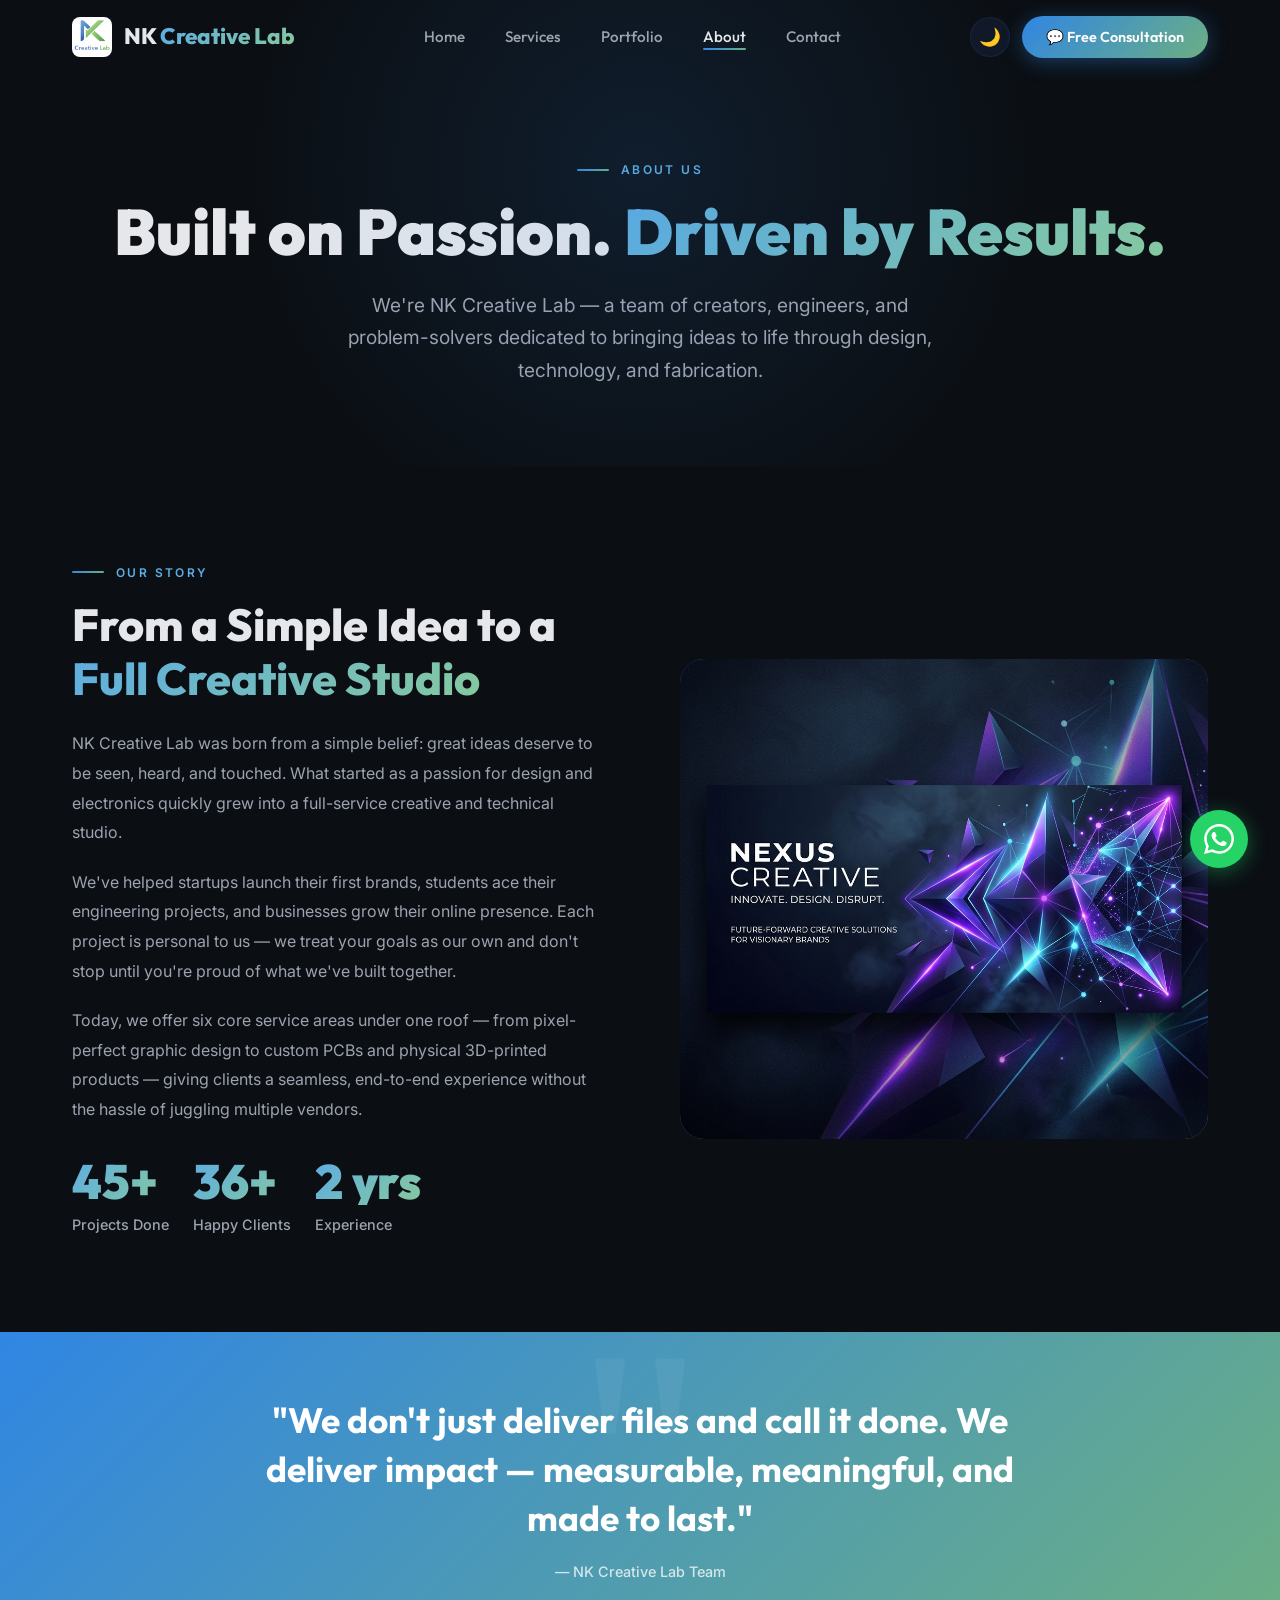
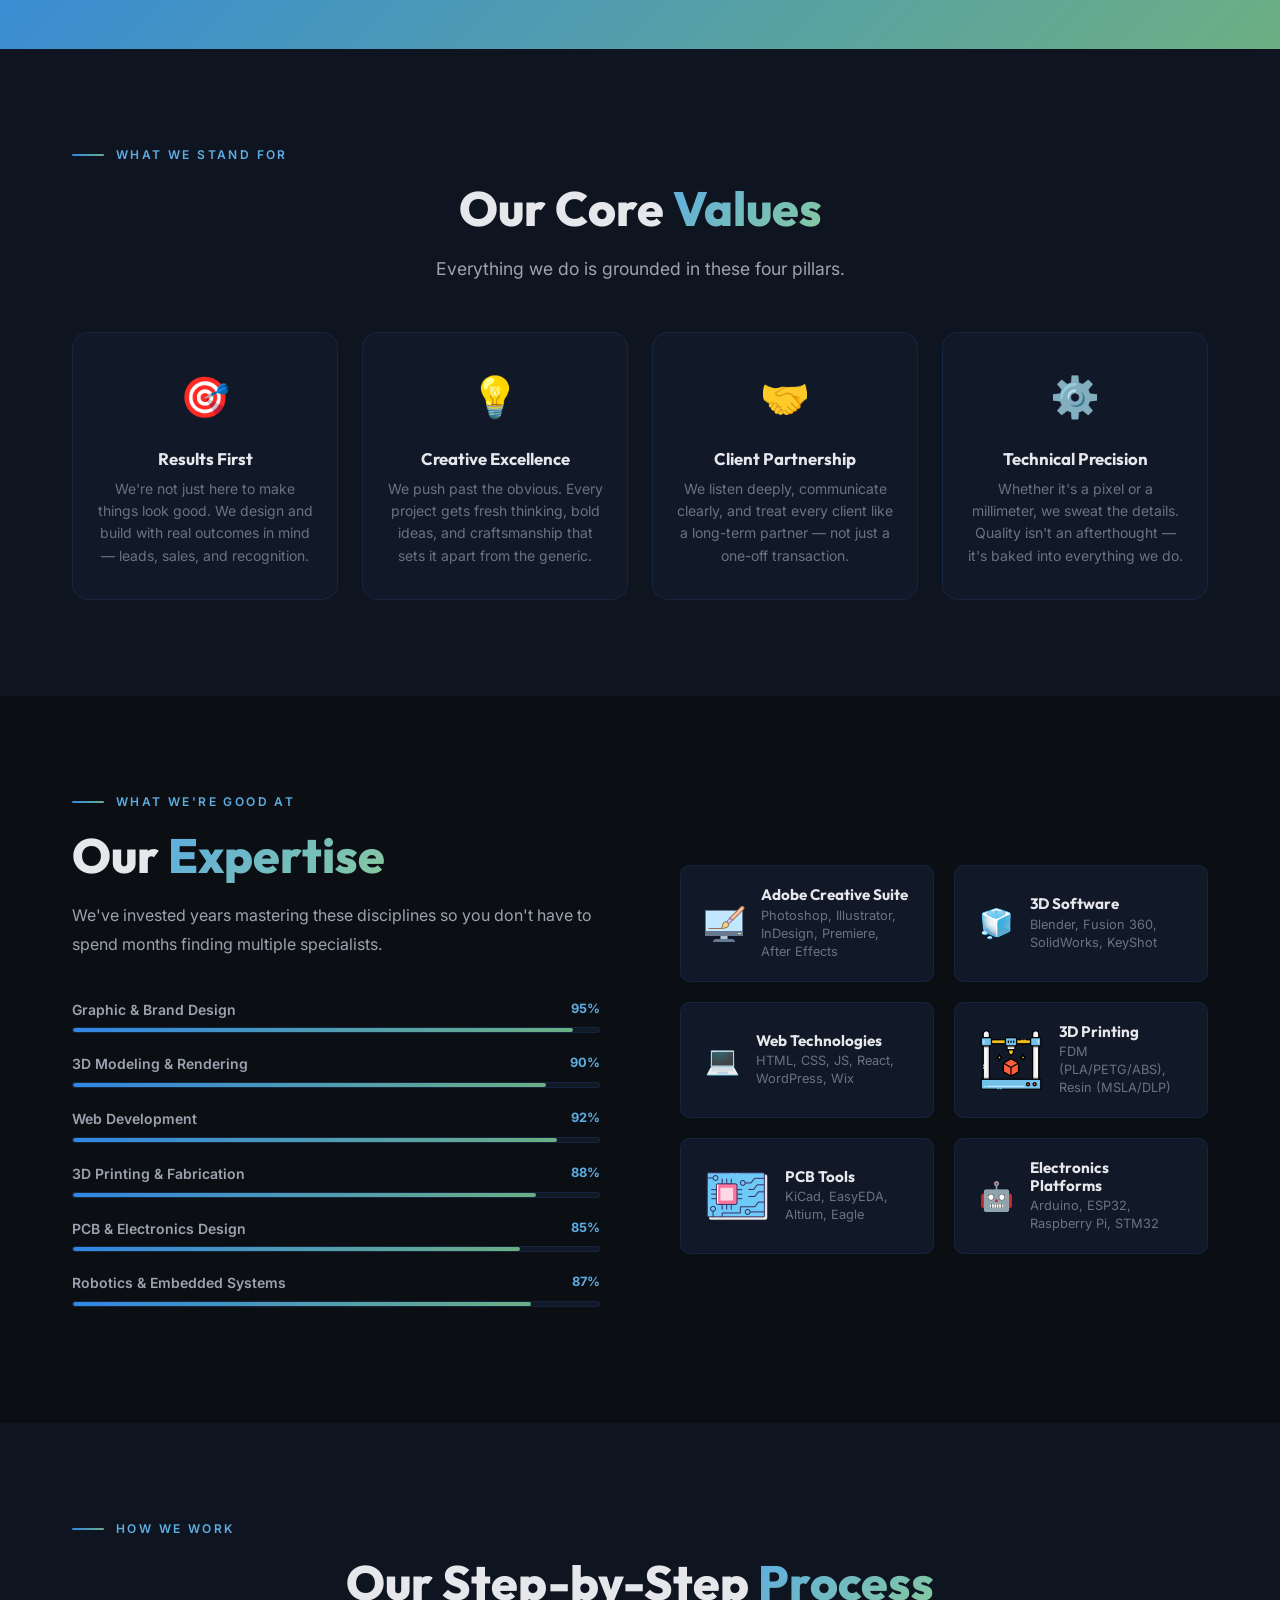
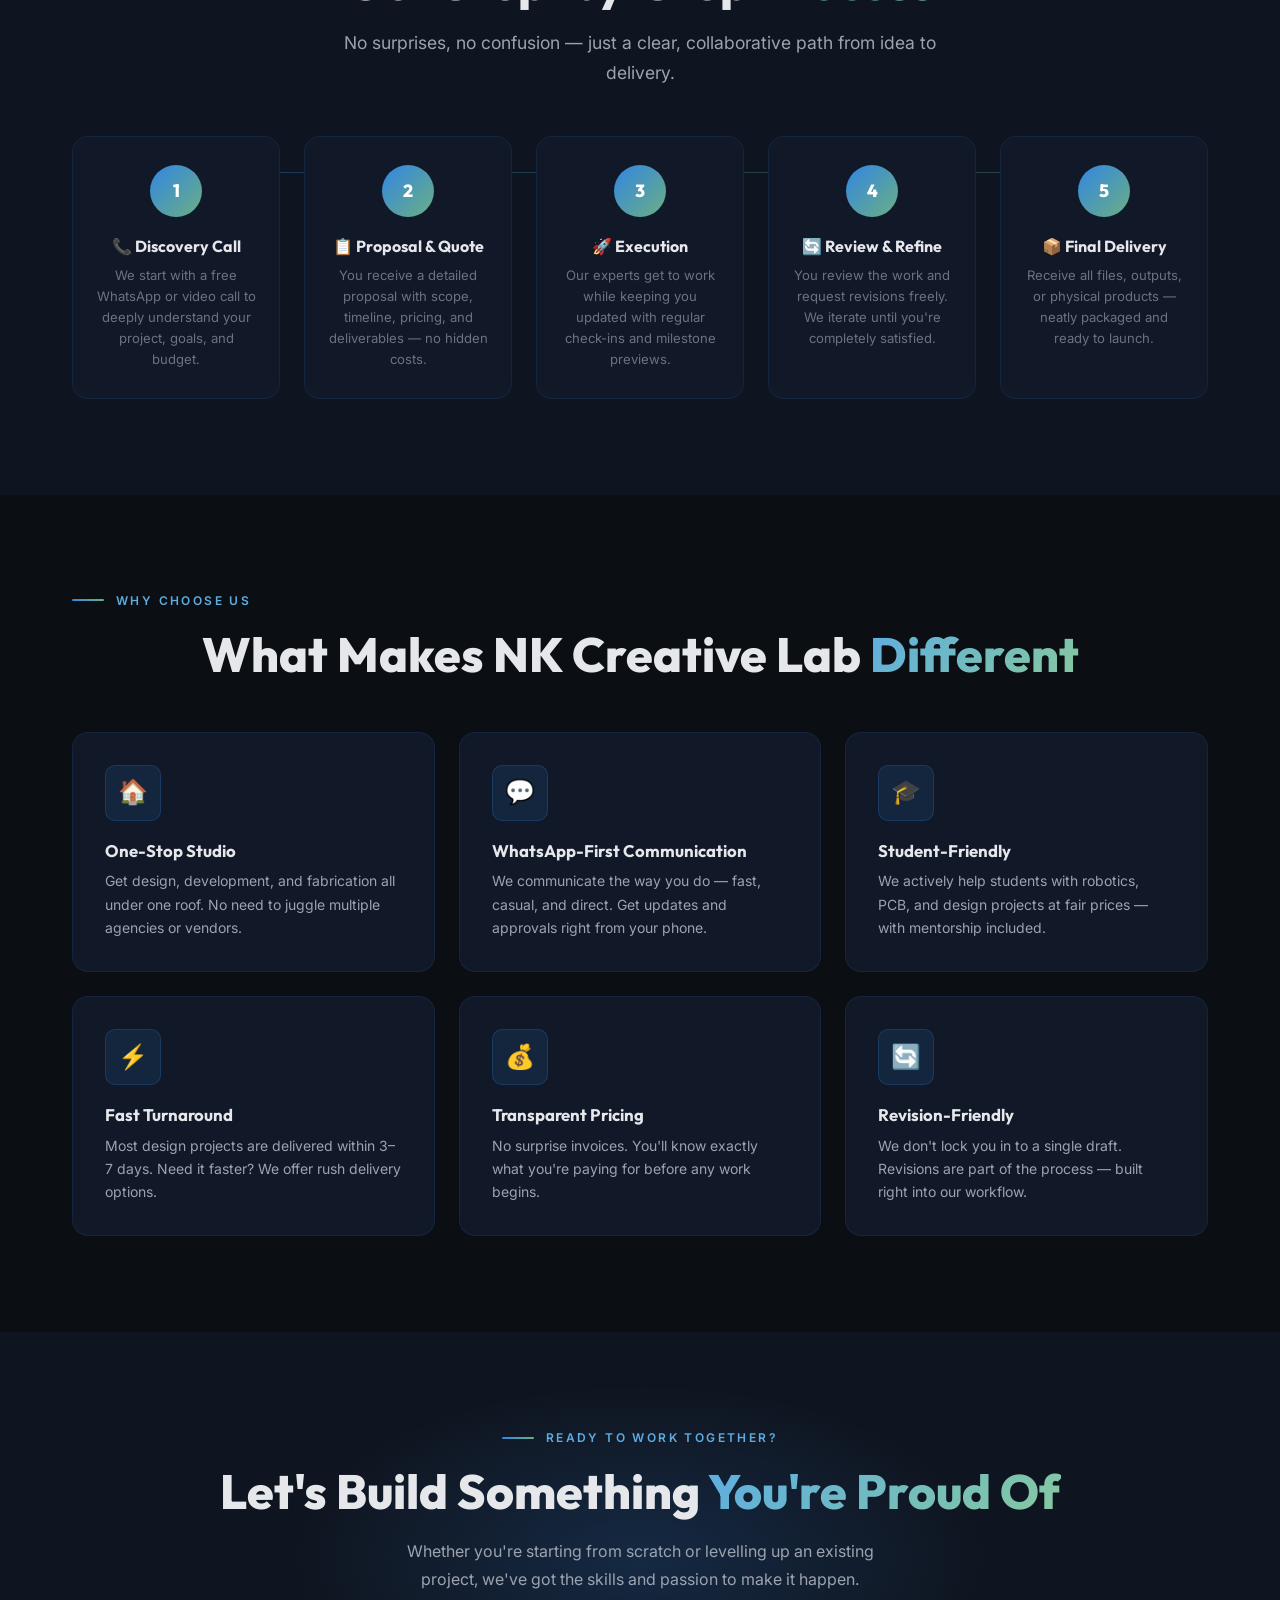
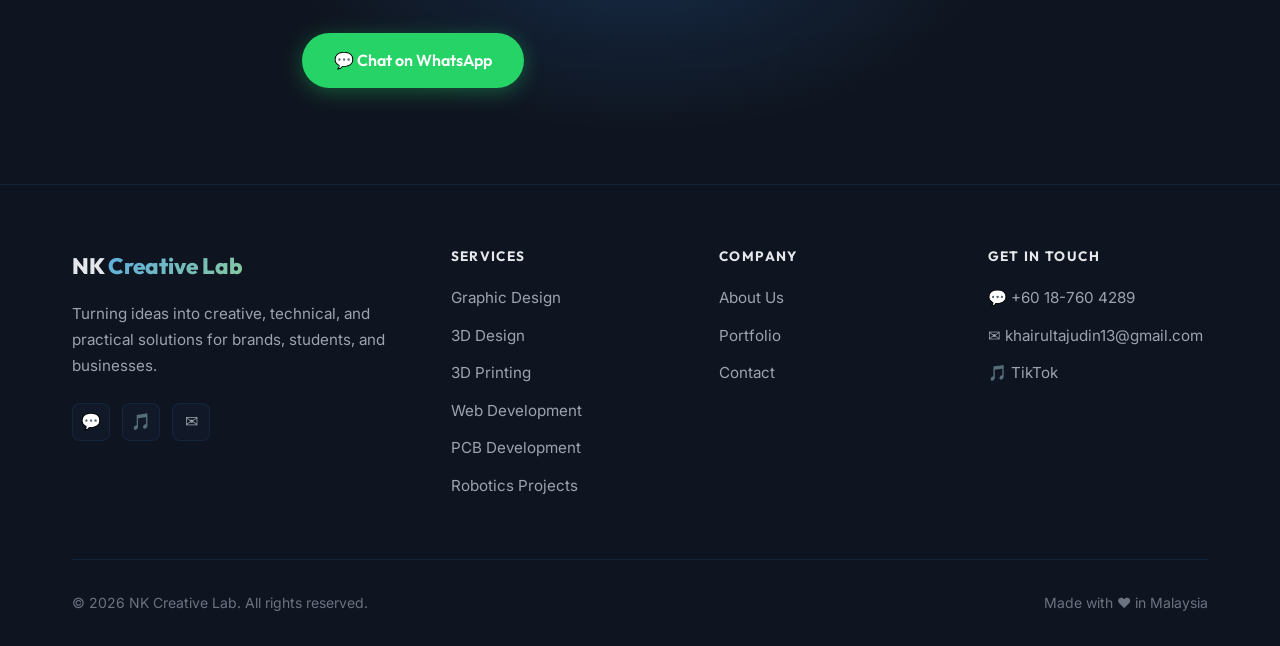
==== commit 82559002: "Add files via upload" ====
--- a/about.html
+++ b/about.html
@@ -1,791 +1,791 @@
-<!DOCTYPE html>
-<html lang="en" data-theme="dark">
-<head>
-  <meta charset="UTF-8" />
-  <meta name="viewport" content="width=device-width, initial-scale=1.0" />
-  <title>About — NK Creative Lab | Our Story & Mission</title>
-  <meta name="description" content="Learn about NK Creative Lab — a creative and technical agency helping brands, students, and businesses build solutions through design, technology, and fabrication." />
-  <link rel="icon" href="data:image/svg+xml,<svg xmlns='http://www.w3.org/2000/svg' viewBox='0 0 100 100'><text y='.9em' font-size='90'>⚡</text></svg>" />
-  <link rel="preconnect" href="https://fonts.googleapis.com" />
-  <link href="https://fonts.googleapis.com/css2?family=Outfit:wght@300;400;500;600;700;800;900&family=Inter:wght@300;400;500;600&display=swap" rel="stylesheet" />
-  <link rel="stylesheet" href="css/styles.css" />
-  <link rel="stylesheet" href="css/animations.css" />
-  <style>
-    /* About Page */
-
-    /* Story section */
-    .story-grid {
-      display: grid;
-      grid-template-columns: 1fr 1fr;
-      gap: 5rem;
-      align-items: center;
-    }
-
-    .story-content .section-label { margin-bottom: 1rem; }
-
-    .story-content h2 {
-      font-size: clamp(2rem, 3.5vw, 2.8rem);
-      font-weight: 800;
-      line-height: 1.2;
-      margin-bottom: 1.5rem;
-    }
-
-    .story-content p {
-      color: var(--text-secondary);
-      line-height: 1.85;
-      margin-bottom: 1.25rem;
-      font-size: 1rem;
-    }
-
-    .story-image {
-      position: relative;
-      border-radius: var(--radius-lg);
-      overflow: hidden;
-    }
-
-    .story-image img {
-      width: 100%;
-      height: 480px;
-      object-fit: cover;
-      border-radius: var(--radius-lg);
-    }
-
-    .story-image::after {
-      content: '';
-      position: absolute;
-      inset: -2px;
-      border-radius: calc(var(--radius-lg) + 2px);
-      background: var(--gradient);
-      z-index: -1;
-      opacity: 0.45;
-    }
-
-    .story-float-card {
-      position: absolute;
-      top: 2rem;
-      left: -2rem;
-      background: var(--bg-card);
-      border: 1px solid var(--border);
-      border-radius: var(--radius);
-      padding: 1.25rem 1.5rem;
-      backdrop-filter: blur(10px);
-      min-width: 180px;
-    }
-
-    .story-float-card .big-num {
-      font-family: var(--font-heading);
-      font-size: 2.2rem;
-      font-weight: 900;
-      background: var(--gradient-text);
-      -webkit-background-clip: text;
-      -webkit-text-fill-color: transparent;
-      background-clip: text;
-      line-height: 1;
-    }
-
-    .story-float-card p {
-      color: var(--text-secondary);
-      font-size: 0.8rem;
-      margin-top: 0.35rem;
-    }
-
-    /* Values */
-    .values-grid {
-      display: grid;
-      grid-template-columns: repeat(4, 1fr);
-      gap: 1.5rem;
-    }
-
-    .value-card {
-      background: var(--bg-card);
-      border: 1px solid var(--border);
-      border-radius: var(--radius);
-      padding: 2rem 1.5rem;
-      text-align: center;
-      transition: var(--transition);
-      position: relative;
-      overflow: hidden;
-    }
-
-    .value-card::before {
-      content: '';
-      position: absolute;
-      bottom: 0;
-      left: 0;
-      right: 0;
-      height: 3px;
-      background: var(--gradient);
-      transform: scaleX(0);
-      transition: transform 0.4s ease;
-      transform-origin: left;
-    }
-
-    .value-card:hover::before { transform: scaleX(1); }
-
-    .value-card:hover {
-      border-color: var(--border-hover);
-      transform: translateY(-6px);
-      box-shadow: var(--shadow-glow);
-    }
-
-    .value-icon {
-      font-size: 2.5rem;
-      margin-bottom: 1.25rem;
-      display: block;
-    }
-
-    .value-card h3 {
-      font-size: 1.05rem;
-      font-weight: 700;
-      margin-bottom: 0.6rem;
-    }
-
-    .value-card p {
-      color: var(--text-muted);
-      font-size: 0.875rem;
-      line-height: 1.6;
-    }
-
-    /* Process */
-    .process-section {
-      background: var(--bg-secondary);
-    }
-
-    .process-grid {
-      display: grid;
-      grid-template-columns: repeat(5, 1fr);
-      gap: 1.5rem;
-      position: relative;
-    }
-
-    .process-grid::before {
-      content: '';
-      position: absolute;
-      top: 36px;
-      left: 10%;
-      right: 10%;
-      height: 1px;
-      background: var(--gradient);
-      opacity: 0.3;
-      z-index: 0;
-    }
-
-    .process-card {
-      background: var(--bg-card);
-      border: 1px solid var(--border);
-      border-radius: var(--radius);
-      padding: 1.75rem 1.25rem;
-      text-align: center;
-      transition: var(--transition);
-      position: relative;
-      z-index: 1;
-    }
-
-    .process-card:hover {
-      border-color: var(--border-hover);
-      transform: translateY(-4px);
-      box-shadow: var(--shadow-glow);
-    }
-
-    .process-num {
-      width: 52px;
-      height: 52px;
-      border-radius: 50%;
-      background: var(--gradient);
-      display: flex;
-      align-items: center;
-      justify-content: center;
-      font-family: var(--font-heading);
-      font-weight: 800;
-      font-size: 1.1rem;
-      color: white;
-      margin: 0 auto 1.25rem;
-      position: relative;
-    }
-
-    .process-card h3 {
-      font-size: 1rem;
-      font-weight: 700;
-      margin-bottom: 0.6rem;
-    }
-
-    .process-card p {
-      color: var(--text-muted);
-      font-size: 0.82rem;
-      line-height: 1.6;
-    }
-
-    /* Team / expertise */
-    .expertise-section { background: var(--bg-secondary); }
-
-    .expertise-list {
-      display: grid;
-      grid-template-columns: 1fr 1fr;
-      gap: 1.25rem;
-    }
-
-    .expertise-item {
-      display: flex;
-      align-items: center;
-      gap: 1rem;
-      padding: 1.25rem 1.5rem;
-      background: var(--bg-card);
-      border: 1px solid var(--border);
-      border-radius: var(--radius-sm);
-      transition: var(--transition);
-    }
-
-    .expertise-item:hover {
-      border-color: var(--border-hover);
-      background: var(--bg-card-hover);
-    }
-
-    .expertise-icon {
-      font-size: 1.75rem;
-      flex-shrink: 0;
-    }
-
-    .expertise-item h4 {
-      font-size: 0.95rem;
-      font-weight: 700;
-      margin-bottom: 0.2rem;
-    }
-
-    .expertise-item p {
-      font-size: 0.8rem;
-      color: var(--text-muted);
-      line-height: 1.4;
-    }
-
-    /* Skill bars */
-    .skill-row {
-      margin-bottom: 1.25rem;
-    }
-
-    .skill-header {
-      display: flex;
-      justify-content: space-between;
-      margin-bottom: 0.4rem;
-    }
-
-    .skill-name {
-      font-size: 0.875rem;
-      font-weight: 600;
-      color: var(--text-secondary);
-    }
-
-    .skill-pct {
-      font-size: 0.8rem;
-      color: var(--accent-light);
-      font-weight: 700;
-    }
-
-    .skill-bar {
-      height: 6px;
-      background: var(--bg-card);
-      border-radius: 6px;
-      overflow: hidden;
-      border: 1px solid var(--border);
-    }
-
-    .skill-fill {
-      height: 100%;
-      background: var(--gradient);
-      border-radius: 6px;
-      width: 0%;
-      transition: width 1.5s cubic-bezier(0.4, 0, 0.2, 1);
-    }
-
-    .skill-fill.animated {
-      /* Applied via JS */
-    }
-
-    /* Quote banner */
-    .quote-banner {
-      background: var(--gradient);
-      padding: 4rem 0;
-      text-align: center;
-      position: relative;
-      overflow: hidden;
-    }
-
-    .quote-banner::before {
-      content: '"';
-      position: absolute;
-      top: -2rem;
-      left: 50%;
-      transform: translateX(-50%);
-      font-size: 20rem;
-      font-family: Georgia, serif;
-      color: rgba(255,255,255,0.05);
-      line-height: 1;
-      pointer-events: none;
-    }
-
-    .quote-banner blockquote {
-      font-family: var(--font-heading);
-      font-size: clamp(1.4rem, 3vw, 2.2rem);
-      font-weight: 700;
-      color: white;
-      max-width: 800px;
-      margin: 0 auto 1rem;
-      line-height: 1.4;
-      position: relative;
-    }
-
-    .quote-banner cite {
-      color: rgba(255,255,255,0.75);
-      font-size: 0.9rem;
-      font-style: normal;
-      font-weight: 500;
-    }
-
-    /* CTA bottom */
-    .about-cta {
-      text-align: center;
-      padding: 6rem 0;
-      background: var(--bg-secondary);
-      position: relative;
-      overflow: hidden;
-    }
-
-    .about-cta::before {
-      content: '';
-      position: absolute;
-      top: 50%;
-      left: 50%;
-      transform: translate(-50%, -50%);
-      width: 700px;
-      height: 350px;
-      background: radial-gradient(ellipse, rgba(48,134,227,0.18) 0%, transparent 70%);
-      pointer-events: none;
-    }
-
-    @media (max-width: 1024px) {
-      .values-grid { grid-template-columns: repeat(2, 1fr); }
-      .process-grid { grid-template-columns: repeat(3, 1fr); }
-      .process-grid::before { display: none; }
-    }
-
-    @media (max-width: 768px) {
-      .story-grid { grid-template-columns: 1fr; gap: 3rem; }
-      .story-float-card { left: 1rem; }
-      .values-grid { grid-template-columns: 1fr 1fr; }
-      .process-grid { grid-template-columns: 1fr 1fr; }
-      .expertise-list { grid-template-columns: 1fr; }
-    }
-
-    @media (max-width: 480px) {
-      .values-grid { grid-template-columns: 1fr; }
-      .process-grid { grid-template-columns: 1fr; }
-    }
-  </style>
-</head>
-<body>
-
-  <!-- Navigation -->
-  <nav class="navbar" id="navbar">
-    <div class="navbar-inner">
-      <a href="index.html" class="navbar-logo" id="site-logo">
-        <img src="assets/images/logo.png" alt="NK Creative Lab logo" />
-        <span class="logo-text">NK <span>Creative Lab</span></span>
-      </a>
-      <ul class="navbar-links">
-        <li><a href="index.html" id="nav-home">Home</a></li>
-        <li><a href="services.html" id="nav-services">Services</a></li>
-        <li><a href="portfolio.html" id="nav-portfolio">Portfolio</a></li>
-        <li><a href="about.html" id="nav-about">About</a></li>
-        <li><a href="contact.html" id="nav-contact">Contact</a></li>
-      </ul>
-      <div class="navbar-right">
-        <button class="theme-toggle" id="theme-toggle" aria-label="Toggle colour theme">
-          <span class="t-icon icon-moon">🌙</span>
-          <span class="t-icon icon-sun">☀️</span>
-        </button>
-        <a href="https://wa.me/0187604289" class="btn btn-primary navbar-cta" id="nav-cta" target="_blank" rel="noopener">💬 Free Consultation</a>
-        <button class="hamburger" id="hamburger" aria-label="Open mobile menu">
-          <span></span><span></span><span></span>
-        </button>
-      </div>
-    </div>
-  </nav>
-
-  <div class="mobile-menu" id="mobile-menu">
-    <a href="index.html">Home</a>
-    <a href="services.html">Services</a>
-    <a href="portfolio.html">Portfolio</a>
-    <a href="about.html">About</a>
-    <a href="contact.html">Contact</a>
-    <a href="https://wa.me/0187604289" class="btn btn-primary" target="_blank" rel="noopener">💬 Get Free Consultation</a>
-  </div>
-
-  <!-- Page Hero -->
-  <div class="page-hero">
-    <div class="container">
-      <div class="section-label" style="justify-content:center;">About US</div>
-      <h1>Built on Passion. <span class="gradient-text">Driven by Results.</span></h1>
-      <p>We're NK Creative Lab — a team of creators, engineers, and problem-solvers dedicated to bringing ideas to life through design, technology, and fabrication.</p>
-    </div>
-  </div>
-
-  <main>
-
-    <!-- Our Story -->
-    <section class="section" id="our-story">
-      <div class="container">
-        <div class="story-grid">
-          <div class="story-content reveal-left">
-            <div class="section-label">Our Story</div>
-            <h2>From a Simple Idea to a <span class="gradient-text">Full Creative Studio</span></h2>
-            <p>NK Creative Lab was born from a simple belief: great ideas deserve to be seen, heard, and touched. What started as a passion for design and electronics quickly grew into a full-service creative and technical studio.</p>
-            <p>We've helped startups launch their first brands, students ace their engineering projects, and businesses grow their online presence. Each project is personal to us — we treat your goals as our own and don't stop until you're proud of what we've built together.</p>
-            <p>Today, we offer six core service areas under one roof — from pixel-perfect graphic design to custom PCBs and physical 3D-printed products — giving clients a seamless, end-to-end experience without the hassle of juggling multiple vendors.</p>
-            <div style="display:flex;gap:1.5rem;flex-wrap:wrap;margin-top:2rem;">
-              <div>
-                <div class="stat-number counter-up" data-target="50" data-suffix="+">0</div>
-                <div class="stat-label">Projects Done</div>
-              </div>
-              <div>
-                <div class="stat-number counter-up" data-target="40" data-suffix="+">0</div>
-                <div class="stat-label">Happy Clients</div>
-              </div>
-              <div>
-                <div class="stat-number counter-up" data-target="3" data-suffix=" yrs">0</div>
-                <div class="stat-label">Experience</div>
-              </div>
-            </div>
-          </div>
-          
-          <div class="story-image reveal-right">
-            <img src="assets/images/hero_bg.png" alt="NK Creative Lab workspace and team" />
-            <!--
-            <div class="story-float-card float">
-              <div class="big-num">98%</div>
-              <p>Client Satisfaction Rate</p>
-            </div>
-            -->
-          </div>
-          
-        </div>
-      </div>
-    </section>
-
-    <!-- Quote Banner -->
-    <div class="quote-banner" aria-label="Our mission statement">
-      <div class="container">
-        <blockquote>"We don't just deliver files and call it done. We deliver impact — measurable, meaningful, and made to last."</blockquote>
-        <cite>— NK Creative Lab Team</cite>
-      </div>
-    </div>
-
-    <!-- Our Values -->
-    <section class="section" id="our-values" style="background:var(--bg-secondary);">
-      <div class="container">
-        <div class="reveal text-center">
-          <div class="section-label">What We Stand For</div>
-          <h2 class="section-title">Our Core <span class="gradient-text">Values</span></h2>
-          <p class="section-subtitle" style="margin:0 auto 3rem;">Everything we do is grounded in these four pillars.</p>
-        </div>
-        <div class="values-grid">
-          <div class="value-card reveal reveal-delay-1" id="val-1">
-            <span class="value-icon">🎯</span>
-            <h3>Results First</h3>
-            <p>We're not just here to make things look good. We design and build with real outcomes in mind — leads, sales, and recognition.</p>
-          </div>
-          <div class="value-card reveal reveal-delay-2" id="val-2">
-            <span class="value-icon">💡</span>
-            <h3>Creative Excellence</h3>
-            <p>We push past the obvious. Every project gets fresh thinking, bold ideas, and craftsmanship that sets it apart from the generic.</p>
-          </div>
-          <div class="value-card reveal reveal-delay-3" id="val-3">
-            <span class="value-icon">🤝</span>
-            <h3>Client Partnership</h3>
-            <p>We listen deeply, communicate clearly, and treat every client like a long-term partner — not just a one-off transaction.</p>
-          </div>
-          <div class="value-card reveal reveal-delay-4" id="val-4">
-            <span class="value-icon">⚙️</span>
-            <h3>Technical Precision</h3>
-            <p>Whether it's a pixel or a millimeter, we sweat the details. Quality isn't an afterthought — it's baked into everything we do.</p>
-          </div>
-        </div>
-      </div>
-    </section>
-
-    <!-- Expertise & Skills -->
-    <section class="section" id="expertise">
-      <div class="container">
-        <div class="grid-2" style="gap:5rem;align-items:center;">
-          <div class="reveal-left">
-            <div class="section-label">What We're Good At</div>
-            <h2 class="section-title">Our <span class="gradient-text">Expertise</span></h2>
-            <p style="color:var(--text-secondary);margin-bottom:2.5rem;line-height:1.8;">We've invested years mastering these disciplines so you don't have to spend months finding multiple specialists.</p>
-
-            <div class="skill-row" id="skill-1">
-              <div class="skill-header">
-                <span class="skill-name"> Graphic &amp; Brand Design</span>
-                <span class="skill-pct">95%</span>
-              </div>
-              <div class="skill-bar"><div class="skill-fill" data-width="95"></div></div>
-            </div>
-
-            <div class="skill-row" id="skill-2">
-              <div class="skill-header">
-                <span class="skill-name">3D Modeling &amp; Rendering</span>
-                <span class="skill-pct">90%</span>
-              </div>
-              <div class="skill-bar"><div class="skill-fill" data-width="90"></div></div>
-            </div>
-
-            <div class="skill-row" id="skill-3">
-              <div class="skill-header">
-                <span class="skill-name">Web Development</span>
-                <span class="skill-pct">92%</span>
-              </div>
-              <div class="skill-bar"><div class="skill-fill" data-width="92"></div></div>
-            </div>
-
-            <div class="skill-row" id="skill-4">
-              <div class="skill-header">
-                <span class="skill-name">3D Printing &amp; Fabrication</span>
-                <span class="skill-pct">88%</span>
-              </div>
-              <div class="skill-bar"><div class="skill-fill" data-width="88"></div></div>
-            </div>
-
-            <div class="skill-row" id="skill-5">
-              <div class="skill-header">
-                <span class="skill-name">PCB &amp; Electronics Design</span>
-                <span class="skill-pct">85%</span>
-              </div>
-              <div class="skill-bar"><div class="skill-fill" data-width="85"></div></div>
-            </div>
-
-            <div class="skill-row" id="skill-6">
-              <div class="skill-header">
-                <span class="skill-name">Robotics &amp; Embedded Systems</span>
-                <span class="skill-pct">87%</span>
-              </div>
-              <div class="skill-bar"><div class="skill-fill" data-width="87"></div></div>
-            </div>
-          </div>
-
-          <div class="reveal-right">
-            <div class="expertise-list">
-              <div class="expertise-item" id="exp-1">
-                <span class="expertise-icon"><img src="assets/images/graphic_design.png"></span>
-                <div>
-                  <h4>Adobe Creative Suite</h4>
-                  <p>Photoshop, Illustrator, InDesign, Premiere, After Effects</p>
-                </div>
-              </div>
-              <div class="expertise-item" id="exp-2">
-                <span class="expertise-icon">🧊</span>
-                <div>
-                  <h4>3D Software</h4>
-                  <p>Blender, Fusion 360, SolidWorks, KeyShot</p>
-                </div>
-              </div>
-              <div class="expertise-item" id="exp-3">
-                <span class="expertise-icon">💻</span>
-                <div>
-                  <h4>Web Technologies</h4>
-                  <p>HTML, CSS, JS, React, WordPress, Wix</p>
-                </div>
-              </div>
-              <div class="expertise-item" id="exp-4">
-                <span class="expertise-icon"><img src="assets/images/3d-printing.png" alt="3D Printing"></span>
-                <div>
-                  <h4>3D Printing</h4>
-                  <p>FDM (PLA/PETG/ABS), Resin (MSLA/DLP)</p>
-                </div>
-              </div>
-              <div class="expertise-item" id="exp-5">
-                <span class="expertise-icon"><img src="assets/images/pcb.png" alt="PCB Design"></span>
-                <div>
-                  <h4>PCB Tools</h4>
-                  <p>KiCad, EasyEDA, Altium, Eagle</p>
-                </div>
-              </div>
-              <div class="expertise-item" id="exp-6">
-                <span class="expertise-icon">🤖</span>
-                <div>
-                  <h4>Electronics Platforms</h4>
-                  <p>Arduino, ESP32, Raspberry Pi, STM32</p>
-                </div>
-              </div>
-            </div>
-          </div>
-        </div>
-      </div>
-    </section>
-
-    <!-- Our Process -->
-    <section class="section process-section" id="our-process">
-      <div class="container">
-        <div class="reveal text-center">
-          <div class="section-label">How We Work</div>
-          <h2 class="section-title">Our Step-by-Step <span class="gradient-text">Process</span></h2>
-          <p class="section-subtitle" style="margin:0 auto 3rem;">No surprises, no confusion — just a clear, collaborative path from idea to delivery.</p>
-        </div>
-        <div class="process-grid">
-          <div class="process-card reveal reveal-delay-1" id="pc-1">
-            <div class="process-num">1</div>
-            <h3>📞 Discovery Call</h3>
-            <p>We start with a free WhatsApp or video call to deeply understand your project, goals, and budget.</p>
-          </div>
-          <div class="process-card reveal reveal-delay-2" id="pc-2">
-            <div class="process-num">2</div>
-            <h3>📋 Proposal & Quote</h3>
-            <p>You receive a detailed proposal with scope, timeline, pricing, and deliverables — no hidden costs.</p>
-          </div>
-          <div class="process-card reveal reveal-delay-3" id="pc-3">
-            <div class="process-num">3</div>
-            <h3>🚀 Execution</h3>
-            <p>Our experts get to work while keeping you updated with regular check-ins and milestone previews.</p>
-          </div>
-          <div class="process-card reveal reveal-delay-4" id="pc-4">
-            <div class="process-num">4</div>
-            <h3>🔄 Review & Refine</h3>
-            <p>You review the work and request revisions freely. We iterate until you're completely satisfied.</p>
-          </div>
-          <div class="process-card reveal reveal-delay-5" id="pc-5">
-            <div class="process-num">5</div>
-            <h3>📦 Final Delivery</h3>
-            <p>Receive all files, outputs, or physical products — neatly packaged and ready to launch.</p>
-          </div>
-        </div>
-      </div>
-    </section>
-
-    <!-- Why Choose Us (clients) -->
-    <section class="section" id="why-clients">
-      <div class="container">
-        <div class="reveal text-center">
-          <div class="section-label">Why Choose Us</div>
-          <h2 class="section-title">What Makes NK Creative Lab <span class="gradient-text">Different</span></h2>
-        </div>
-        <div class="grid-3 mt-lg" style="gap:1.5rem;">
-          <div class="card reveal reveal-delay-1" id="diff-1">
-            <div class="icon-box">🏠</div>
-            <h3 style="font-size:1.05rem;margin-bottom:0.6rem;">One-Stop Studio</h3>
-            <p style="color:var(--text-secondary);font-size:0.875rem;line-height:1.65;">Get design, development, and fabrication all under one roof. No need to juggle multiple agencies or vendors.</p>
-          </div>
-          <div class="card reveal reveal-delay-2" id="diff-2">
-            <div class="icon-box">💬</div>
-            <h3 style="font-size:1.05rem;margin-bottom:0.6rem;">WhatsApp-First Communication</h3>
-            <p style="color:var(--text-secondary);font-size:0.875rem;line-height:1.65;">We communicate the way you do — fast, casual, and direct. Get updates and approvals right from your phone.</p>
-          </div>
-          <div class="card reveal reveal-delay-3" id="diff-3">
-            <div class="icon-box">🎓</div>
-            <h3 style="font-size:1.05rem;margin-bottom:0.6rem;">Student-Friendly</h3>
-            <p style="color:var(--text-secondary);font-size:0.875rem;line-height:1.65;">We actively help students with robotics, PCB, and design projects at fair prices — with mentorship included.</p>
-          </div>
-          <div class="card reveal reveal-delay-4" id="diff-4">
-            <div class="icon-box">⚡</div>
-            <h3 style="font-size:1.05rem;margin-bottom:0.6rem;">Fast Turnaround</h3>
-            <p style="color:var(--text-secondary);font-size:0.875rem;line-height:1.65;">Most design projects are delivered within 3–7 days. Need it faster? We offer rush delivery options.</p>
-          </div>
-          <div class="card reveal reveal-delay-5" id="diff-5">
-            <div class="icon-box">💰</div>
-            <h3 style="font-size:1.05rem;margin-bottom:0.6rem;">Transparent Pricing</h3>
-            <p style="color:var(--text-secondary);font-size:0.875rem;line-height:1.65;">No surprise invoices. You'll know exactly what you're paying for before any work begins.</p>
-          </div>
-          <div class="card reveal reveal-delay-6" id="diff-6">
-            <div class="icon-box">🔄</div>
-            <h3 style="font-size:1.05rem;margin-bottom:0.6rem;">Revision-Friendly</h3>
-            <p style="color:var(--text-secondary);font-size:0.875rem;line-height:1.65;">We don't lock you in to a single draft. Revisions are part of the process — built right into our workflow.</p>
-          </div>
-        </div>
-      </div>
-    </section>
-
-    <!-- CTA -->
-    <div class="about-cta">
-      <div class="container reveal">
-        <div class="section-label" style="justify-content:center;">Ready to Work Together?</div>
-        <h2 class="section-title">Let's Build Something <span class="gradient-text">You're Proud Of</span></h2>
-        <p style="color:var(--text-secondary);max-width:520px;margin:0 auto 2.5rem;line-height:1.75;">Whether you're starting from scratch or levelling up an existing project, we've got the skills and passion to make it happen.</p>
-        <div style="display:flex;gap:1rem;justify-content:center;flex-wrap:wrap;">
-          <a href="https://wa.me/0187604289?text=Hi%20NK%20Creative%20Lab%2C%20I'd%20like%20to%20start%20a%20project" class="btn btn-primary" id="about-cta-wa" target="_blank" rel="noopener" style="background:#25D366;box-shadow:0 4px 20px rgba(37,211,102,0.35);">
-            💬 Chat on WhatsApp
-          </a>
-          <a href="contact.html" class="btn btn-secondary" id="about-cta-contact">📩 Send Us a Message</a>
-          <a href="portfolio.html" class="btn btn-secondary" id="about-cta-portfolio">🎨 View Our Work</a>
-        </div>
-      </div>
-    </div>
-
-  </main>
-
-  <!-- Footer -->
-  <footer class="footer" id="footer">
-    <div class="container">
-      <div class="footer-grid">
-        <div class="footer-brand">
-          <div class="logo-text">NK <span>Creative Lab</span></div>
-          <p>Turning ideas into creative, technical, and practical solutions for brands, students, and businesses.</p>
-          <div class="footer-social">
-            <a href="https://wa.me/0187604289" target="_blank" rel="noopener" aria-label="WhatsApp">💬</a>
-            <a href="https://tiktok.com/@nkcreativelab" target="_blank" rel="noopener" aria-label="TikTok">🎵</a>
-            <a href="mailto:nkcreativelab@email.com" aria-label="Email">✉</a>
-          </div>
-        </div>
-        <div class="footer-col">
-          <h4>Services</h4>
-          <ul>
-            <li><a href="services.html#graphic-design">Graphic Design</a></li>
-            <li><a href="services.html#3d-design">3D Design</a></li>
-            <li><a href="services.html#3d-printing">3D Printing</a></li>
-            <li><a href="services.html#web-dev">Web Development</a></li>
-            <li><a href="services.html#pcb">PCB Development</a></li>
-            <li><a href="services.html#robotics">Robotics Projects</a></li>
-          </ul>
-        </div>
-        <div class="footer-col">
-          <h4>Company</h4>
-          <ul>
-            <li><a href="about.html">About Us</a></li>
-            <li><a href="portfolio.html">Portfolio</a></li>
-            <li><a href="contact.html">Contact</a></li>
-          </ul>
-        </div>
-        <div class="footer-col">
-          <h4>Get in Touch</h4>
-          <ul>
-            <li><a href="https://wa.me/0187604289" target="_blank" rel="noopener">💬 WhatsApp Us</a></li>
-            <li><a href="mailto:nkcreativelab@email.com">✉ Email</a></li>
-            <li><a href="https://tiktok.com/@nkcreativelab" target="_blank" rel="noopener">🎵 TikTok</a></li>
-          </ul>
-        </div>
-      </div>
-      <div class="footer-bottom">
-        <p>© 2025 NK Creative Lab. All rights reserved.</p>
-        <p>Made with ❤️ in Malaysia</p>
-      </div>
-    </div>
-  </footer>
-
-  <a href="https://wa.me/0187604289" class="whatsapp-float" id="whatsapp-float" target="_blank" rel="noopener" aria-label="Chat on WhatsApp">
-    <svg viewBox="0 0 24 24"><path d="M17.472 14.382c-.297-.149-1.758-.867-2.03-.967-.273-.099-.471-.148-.67.15-.197.297-.767.966-.94 1.164-.173.199-.347.223-.644.075-.297-.15-1.255-.463-2.39-1.475-.883-.788-1.48-1.761-1.653-2.059-.173-.297-.018-.458.13-.606.134-.133.298-.347.446-.52.149-.174.198-.298.298-.497.099-.198.05-.371-.025-.52-.075-.149-.669-1.612-.916-2.207-.242-.579-.487-.5-.669-.51-.173-.008-.371-.01-.57-.01-.198 0-.52.074-.792.372-.272.297-1.04 1.016-1.04 2.479 0 1.462 1.065 2.875 1.213 3.074.149.198 2.096 3.2 5.077 4.487.709.306 1.262.489 1.694.625.712.227 1.36.195 1.871.118.571-.085 1.758-.719 2.006-1.413.248-.694.248-1.289.173-1.413-.074-.124-.272-.198-.57-.347m-5.421 7.403h-.004a9.87 9.87 0 01-5.031-1.378l-.361-.214-3.741.982.998-3.648-.235-.374a9.86 9.86 0 01-1.51-5.26c.001-5.45 4.436-9.884 9.888-9.884 2.64 0 5.122 1.03 6.988 2.898a9.825 9.825 0 012.893 6.994c-.003 5.45-4.437 9.884-9.885 9.884m8.413-18.297A11.815 11.815 0 0012.05 0C5.495 0 .16 5.335.157 11.892c0 2.096.547 4.142 1.588 5.945L.057 24l6.305-1.654a11.882 11.882 0 005.683 1.448h.005c6.554 0 11.89-5.335 11.893-11.893a11.821 11.821 0 00-3.48-8.413Z"/></svg>
-  </a>
-
-  <script src="js/main.js"></script>
-  <script src="js/animations.js"></script>
-  <script>
-    // Animate skill bars on scroll
-    const skillObserver = new IntersectionObserver((entries) => {
-      entries.forEach(entry => {
-        if (entry.isIntersecting) {
-          entry.target.querySelectorAll('.skill-fill').forEach(fill => {
-            const width = fill.dataset.width;
-            setTimeout(() => { fill.style.width = width + '%'; }, 200);
-          });
-          skillObserver.unobserve(entry.target);
-        }
-      });
-    }, { threshold: 0.3 });
-
-    document.querySelectorAll('.skill-row').forEach(el => skillObserver.observe(el));
-  </script>
-</body>
-</html>
+<!DOCTYPE html>
+<html lang="en" data-theme="dark">
+<head>
+  <meta charset="UTF-8" />
+  <meta name="viewport" content="width=device-width, initial-scale=1.0" />
+  <title>About — NK Creative Lab | Our Story & Mission</title>
+  <meta name="description" content="Learn about NK Creative Lab — a creative and technical agency helping brands, students, and businesses build solutions through design, technology, and fabrication." />
+  <link rel="icon" href="data:image/svg+xml,<svg xmlns='http://www.w3.org/2000/svg' viewBox='0 0 100 100'><text y='.9em' font-size='90'>⚡</text></svg>" />
+  <link rel="preconnect" href="https://fonts.googleapis.com" />
+  <link href="https://fonts.googleapis.com/css2?family=Outfit:wght@300;400;500;600;700;800;900&family=Inter:wght@300;400;500;600&display=swap" rel="stylesheet" />
+  <link rel="stylesheet" href="css/styles.css" />
+  <link rel="stylesheet" href="css/animations.css" />
+  <style>
+    /* About Page */
+
+    /* Story section */
+    .story-grid {
+      display: grid;
+      grid-template-columns: 1fr 1fr;
+      gap: 5rem;
+      align-items: center;
+    }
+
+    .story-content .section-label { margin-bottom: 1rem; }
+
+    .story-content h2 {
+      font-size: clamp(2rem, 3.5vw, 2.8rem);
+      font-weight: 800;
+      line-height: 1.2;
+      margin-bottom: 1.5rem;
+    }
+
+    .story-content p {
+      color: var(--text-secondary);
+      line-height: 1.85;
+      margin-bottom: 1.25rem;
+      font-size: 1rem;
+    }
+
+    .story-image {
+      position: relative;
+      border-radius: var(--radius-lg);
+      overflow: hidden;
+    }
+
+    .story-image img {
+      width: 100%;
+      height: 480px;
+      object-fit: cover;
+      border-radius: var(--radius-lg);
+    }
+
+    .story-image::after {
+      content: '';
+      position: absolute;
+      inset: -2px;
+      border-radius: calc(var(--radius-lg) + 2px);
+      background: var(--gradient);
+      z-index: -1;
+      opacity: 0.45;
+    }
+
+    .story-float-card {
+      position: absolute;
+      top: 2rem;
+      left: -2rem;
+      background: var(--bg-card);
+      border: 1px solid var(--border);
+      border-radius: var(--radius);
+      padding: 1.25rem 1.5rem;
+      backdrop-filter: blur(10px);
+      min-width: 180px;
+    }
+
+    .story-float-card .big-num {
+      font-family: var(--font-heading);
+      font-size: 2.2rem;
+      font-weight: 900;
+      background: var(--gradient-text);
+      -webkit-background-clip: text;
+      -webkit-text-fill-color: transparent;
+      background-clip: text;
+      line-height: 1;
+    }
+
+    .story-float-card p {
+      color: var(--text-secondary);
+      font-size: 0.8rem;
+      margin-top: 0.35rem;
+    }
+
+    /* Values */
+    .values-grid {
+      display: grid;
+      grid-template-columns: repeat(4, 1fr);
+      gap: 1.5rem;
+    }
+
+    .value-card {
+      background: var(--bg-card);
+      border: 1px solid var(--border);
+      border-radius: var(--radius);
+      padding: 2rem 1.5rem;
+      text-align: center;
+      transition: var(--transition);
+      position: relative;
+      overflow: hidden;
+    }
+
+    .value-card::before {
+      content: '';
+      position: absolute;
+      bottom: 0;
+      left: 0;
+      right: 0;
+      height: 3px;
+      background: var(--gradient);
+      transform: scaleX(0);
+      transition: transform 0.4s ease;
+      transform-origin: left;
+    }
+
+    .value-card:hover::before { transform: scaleX(1); }
+
+    .value-card:hover {
+      border-color: var(--border-hover);
+      transform: translateY(-6px);
+      box-shadow: var(--shadow-glow);
+    }
+
+    .value-icon {
+      font-size: 2.5rem;
+      margin-bottom: 1.25rem;
+      display: block;
+    }
+
+    .value-card h3 {
+      font-size: 1.05rem;
+      font-weight: 700;
+      margin-bottom: 0.6rem;
+    }
+
+    .value-card p {
+      color: var(--text-muted);
+      font-size: 0.875rem;
+      line-height: 1.6;
+    }
+
+    /* Process */
+    .process-section {
+      background: var(--bg-secondary);
+    }
+
+    .process-grid {
+      display: grid;
+      grid-template-columns: repeat(5, 1fr);
+      gap: 1.5rem;
+      position: relative;
+    }
+
+    .process-grid::before {
+      content: '';
+      position: absolute;
+      top: 36px;
+      left: 10%;
+      right: 10%;
+      height: 1px;
+      background: var(--gradient);
+      opacity: 0.3;
+      z-index: 0;
+    }
+
+    .process-card {
+      background: var(--bg-card);
+      border: 1px solid var(--border);
+      border-radius: var(--radius);
+      padding: 1.75rem 1.25rem;
+      text-align: center;
+      transition: var(--transition);
+      position: relative;
+      z-index: 1;
+    }
+
+    .process-card:hover {
+      border-color: var(--border-hover);
+      transform: translateY(-4px);
+      box-shadow: var(--shadow-glow);
+    }
+
+    .process-num {
+      width: 52px;
+      height: 52px;
+      border-radius: 50%;
+      background: var(--gradient);
+      display: flex;
+      align-items: center;
+      justify-content: center;
+      font-family: var(--font-heading);
+      font-weight: 800;
+      font-size: 1.1rem;
+      color: white;
+      margin: 0 auto 1.25rem;
+      position: relative;
+    }
+
+    .process-card h3 {
+      font-size: 1rem;
+      font-weight: 700;
+      margin-bottom: 0.6rem;
+    }
+
+    .process-card p {
+      color: var(--text-muted);
+      font-size: 0.82rem;
+      line-height: 1.6;
+    }
+
+    /* Team / expertise */
+    .expertise-section { background: var(--bg-secondary); }
+
+    .expertise-list {
+      display: grid;
+      grid-template-columns: 1fr 1fr;
+      gap: 1.25rem;
+    }
+
+    .expertise-item {
+      display: flex;
+      align-items: center;
+      gap: 1rem;
+      padding: 1.25rem 1.5rem;
+      background: var(--bg-card);
+      border: 1px solid var(--border);
+      border-radius: var(--radius-sm);
+      transition: var(--transition);
+    }
+
+    .expertise-item:hover {
+      border-color: var(--border-hover);
+      background: var(--bg-card-hover);
+    }
+
+    .expertise-icon {
+      font-size: 1.75rem;
+      flex-shrink: 0;
+    }
+
+    .expertise-item h4 {
+      font-size: 0.95rem;
+      font-weight: 700;
+      margin-bottom: 0.2rem;
+    }
+
+    .expertise-item p {
+      font-size: 0.8rem;
+      color: var(--text-muted);
+      line-height: 1.4;
+    }
+
+    /* Skill bars */
+    .skill-row {
+      margin-bottom: 1.25rem;
+    }
+
+    .skill-header {
+      display: flex;
+      justify-content: space-between;
+      margin-bottom: 0.4rem;
+    }
+
+    .skill-name {
+      font-size: 0.875rem;
+      font-weight: 600;
+      color: var(--text-secondary);
+    }
+
+    .skill-pct {
+      font-size: 0.8rem;
+      color: var(--accent-light);
+      font-weight: 700;
+    }
+
+    .skill-bar {
+      height: 6px;
+      background: var(--bg-card);
+      border-radius: 6px;
+      overflow: hidden;
+      border: 1px solid var(--border);
+    }
+
+    .skill-fill {
+      height: 100%;
+      background: var(--gradient);
+      border-radius: 6px;
+      width: 0%;
+      transition: width 1.5s cubic-bezier(0.4, 0, 0.2, 1);
+    }
+
+    .skill-fill.animated {
+      /* Applied via JS */
+    }
+
+    /* Quote banner */
+    .quote-banner {
+      background: var(--gradient);
+      padding: 4rem 0;
+      text-align: center;
+      position: relative;
+      overflow: hidden;
+    }
+
+    .quote-banner::before {
+      content: '"';
+      position: absolute;
+      top: -2rem;
+      left: 50%;
+      transform: translateX(-50%);
+      font-size: 20rem;
+      font-family: Georgia, serif;
+      color: rgba(255,255,255,0.05);
+      line-height: 1;
+      pointer-events: none;
+    }
+
+    .quote-banner blockquote {
+      font-family: var(--font-heading);
+      font-size: clamp(1.4rem, 3vw, 2.2rem);
+      font-weight: 700;
+      color: white;
+      max-width: 800px;
+      margin: 0 auto 1rem;
+      line-height: 1.4;
+      position: relative;
+    }
+
+    .quote-banner cite {
+      color: rgba(255,255,255,0.75);
+      font-size: 0.9rem;
+      font-style: normal;
+      font-weight: 500;
+    }
+
+    /* CTA bottom */
+    .about-cta {
+      text-align: center;
+      padding: 6rem 0;
+      background: var(--bg-secondary);
+      position: relative;
+      overflow: hidden;
+    }
+
+    .about-cta::before {
+      content: '';
+      position: absolute;
+      top: 50%;
+      left: 50%;
+      transform: translate(-50%, -50%);
+      width: 700px;
+      height: 350px;
+      background: radial-gradient(ellipse, rgba(48,134,227,0.18) 0%, transparent 70%);
+      pointer-events: none;
+    }
+
+    @media (max-width: 1024px) {
+      .values-grid { grid-template-columns: repeat(2, 1fr); }
+      .process-grid { grid-template-columns: repeat(3, 1fr); }
+      .process-grid::before { display: none; }
+    }
+
+    @media (max-width: 768px) {
+      .story-grid { grid-template-columns: 1fr; gap: 3rem; }
+      .story-float-card { left: 1rem; }
+      .values-grid { grid-template-columns: 1fr 1fr; }
+      .process-grid { grid-template-columns: 1fr 1fr; }
+      .expertise-list { grid-template-columns: 1fr; }
+    }
+
+    @media (max-width: 480px) {
+      .values-grid { grid-template-columns: 1fr; }
+      .process-grid { grid-template-columns: 1fr; }
+    }
+  </style>
+</head>
+<body>
+
+  <!-- Navigation -->
+  <nav class="navbar" id="navbar">
+    <div class="navbar-inner">
+      <a href="index.html" class="navbar-logo" id="site-logo">
+        <img src="assets/images/logo.png" alt="NK Creative Lab logo" />
+        <span class="logo-text">NK <span>Creative Lab</span></span>
+      </a>
+      <ul class="navbar-links">
+        <li><a href="index.html" id="nav-home">Home</a></li>
+        <li><a href="services.html" id="nav-services">Services</a></li>
+        <li><a href="portfolio.html" id="nav-portfolio">Portfolio</a></li>
+        <li><a href="about.html" id="nav-about">About</a></li>
+        <li><a href="contact.html" id="nav-contact">Contact</a></li>
+      </ul>
+      <div class="navbar-right">
+        <button class="theme-toggle" id="theme-toggle" aria-label="Toggle colour theme">
+          <span class="t-icon icon-moon">🌙</span>
+          <span class="t-icon icon-sun">☀️</span>
+        </button>
+        <a href="https://api.whatsapp.com/send/?phone=60187604289" class="btn btn-primary navbar-cta" id="nav-cta" target="_blank" rel="noopener">💬 Free Consultation</a>
+        <button class="hamburger" id="hamburger" aria-label="Open mobile menu">
+          <span></span><span></span><span></span>
+        </button>
+      </div>
+    </div>
+  </nav>
+
+  <div class="mobile-menu" id="mobile-menu">
+    <a href="index.html">Home</a>
+    <a href="services.html">Services</a>
+    <a href="portfolio.html">Portfolio</a>
+    <a href="about.html">About</a>
+    <a href="contact.html">Contact</a>
+    <a href="https://api.whatsapp.com/send/?phone=60187604289" class="btn btn-primary" target="_blank" rel="noopener">💬 Get Free Consultation</a>
+  </div>
+
+  <!-- Page Hero -->
+  <div class="page-hero">
+    <div class="container">
+      <div class="section-label" style="justify-content:center;">About US</div>
+      <h1>Built on Passion. <span class="gradient-text">Driven by Results.</span></h1>
+      <p>We're NK Creative Lab — a team of creators, engineers, and problem-solvers dedicated to bringing ideas to life through design, technology, and fabrication.</p>
+    </div>
+  </div>
+
+  <main>
+
+    <!-- Our Story -->
+    <section class="section" id="our-story">
+      <div class="container">
+        <div class="story-grid">
+          <div class="story-content reveal-left">
+            <div class="section-label">Our Story</div>
+            <h2>From a Simple Idea to a <span class="gradient-text">Full Creative Studio</span></h2>
+            <p>NK Creative Lab was born from a simple belief: great ideas deserve to be seen, heard, and touched. What started as a passion for design and electronics quickly grew into a full-service creative and technical studio.</p>
+            <p>We've helped startups launch their first brands, students ace their engineering projects, and businesses grow their online presence. Each project is personal to us — we treat your goals as our own and don't stop until you're proud of what we've built together.</p>
+            <p>Today, we offer six core service areas under one roof — from pixel-perfect graphic design to custom PCBs and physical 3D-printed products — giving clients a seamless, end-to-end experience without the hassle of juggling multiple vendors.</p>
+            <div style="display:flex;gap:1.5rem;flex-wrap:wrap;margin-top:2rem;">
+              <div>
+                <div class="stat-number counter-up" data-target="50" data-suffix="+">0</div>
+                <div class="stat-label">Projects Done</div>
+              </div>
+              <div>
+                <div class="stat-number counter-up" data-target="40" data-suffix="+">0</div>
+                <div class="stat-label">Happy Clients</div>
+              </div>
+              <div>
+                <div class="stat-number counter-up" data-target="3" data-suffix=" yrs">0</div>
+                <div class="stat-label">Experience</div>
+              </div>
+            </div>
+          </div>
+          
+          <div class="story-image reveal-right">
+            <img src="assets/images/hero_bg.png" alt="NK Creative Lab workspace and team" />
+            <!--
+            <div class="story-float-card float">
+              <div class="big-num">98%</div>
+              <p>Client Satisfaction Rate</p>
+            </div>
+            -->
+          </div>
+          
+        </div>
+      </div>
+    </section>
+
+    <!-- Quote Banner -->
+    <div class="quote-banner" aria-label="Our mission statement">
+      <div class="container">
+        <blockquote>"We don't just deliver files and call it done. We deliver impact — measurable, meaningful, and made to last."</blockquote>
+        <cite>— NK Creative Lab Team</cite>
+      </div>
+    </div>
+
+    <!-- Our Values -->
+    <section class="section" id="our-values" style="background:var(--bg-secondary);">
+      <div class="container">
+        <div class="reveal text-center">
+          <div class="section-label">What We Stand For</div>
+          <h2 class="section-title">Our Core <span class="gradient-text">Values</span></h2>
+          <p class="section-subtitle" style="margin:0 auto 3rem;">Everything we do is grounded in these four pillars.</p>
+        </div>
+        <div class="values-grid">
+          <div class="value-card reveal reveal-delay-1" id="val-1">
+            <span class="value-icon">🎯</span>
+            <h3>Results First</h3>
+            <p>We're not just here to make things look good. We design and build with real outcomes in mind — leads, sales, and recognition.</p>
+          </div>
+          <div class="value-card reveal reveal-delay-2" id="val-2">
+            <span class="value-icon">💡</span>
+            <h3>Creative Excellence</h3>
+            <p>We push past the obvious. Every project gets fresh thinking, bold ideas, and craftsmanship that sets it apart from the generic.</p>
+          </div>
+          <div class="value-card reveal reveal-delay-3" id="val-3">
+            <span class="value-icon">🤝</span>
+            <h3>Client Partnership</h3>
+            <p>We listen deeply, communicate clearly, and treat every client like a long-term partner — not just a one-off transaction.</p>
+          </div>
+          <div class="value-card reveal reveal-delay-4" id="val-4">
+            <span class="value-icon">⚙️</span>
+            <h3>Technical Precision</h3>
+            <p>Whether it's a pixel or a millimeter, we sweat the details. Quality isn't an afterthought — it's baked into everything we do.</p>
+          </div>
+        </div>
+      </div>
+    </section>
+
+    <!-- Expertise & Skills -->
+    <section class="section" id="expertise">
+      <div class="container">
+        <div class="grid-2" style="gap:5rem;align-items:center;">
+          <div class="reveal-left">
+            <div class="section-label">What We're Good At</div>
+            <h2 class="section-title">Our <span class="gradient-text">Expertise</span></h2>
+            <p style="color:var(--text-secondary);margin-bottom:2.5rem;line-height:1.8;">We've invested years mastering these disciplines so you don't have to spend months finding multiple specialists.</p>
+
+            <div class="skill-row" id="skill-1">
+              <div class="skill-header">
+                <span class="skill-name"> Graphic &amp; Brand Design</span>
+                <span class="skill-pct">95%</span>
+              </div>
+              <div class="skill-bar"><div class="skill-fill" data-width="95"></div></div>
+            </div>
+
+            <div class="skill-row" id="skill-2">
+              <div class="skill-header">
+                <span class="skill-name">3D Modeling &amp; Rendering</span>
+                <span class="skill-pct">90%</span>
+              </div>
+              <div class="skill-bar"><div class="skill-fill" data-width="90"></div></div>
+            </div>
+
+            <div class="skill-row" id="skill-3">
+              <div class="skill-header">
+                <span class="skill-name">Web Development</span>
+                <span class="skill-pct">92%</span>
+              </div>
+              <div class="skill-bar"><div class="skill-fill" data-width="92"></div></div>
+            </div>
+
+            <div class="skill-row" id="skill-4">
+              <div class="skill-header">
+                <span class="skill-name">3D Printing &amp; Fabrication</span>
+                <span class="skill-pct">88%</span>
+              </div>
+              <div class="skill-bar"><div class="skill-fill" data-width="88"></div></div>
+            </div>
+
+            <div class="skill-row" id="skill-5">
+              <div class="skill-header">
+                <span class="skill-name">PCB &amp; Electronics Design</span>
+                <span class="skill-pct">85%</span>
+              </div>
+              <div class="skill-bar"><div class="skill-fill" data-width="85"></div></div>
+            </div>
+
+            <div class="skill-row" id="skill-6">
+              <div class="skill-header">
+                <span class="skill-name">Robotics &amp; Embedded Systems</span>
+                <span class="skill-pct">87%</span>
+              </div>
+              <div class="skill-bar"><div class="skill-fill" data-width="87"></div></div>
+            </div>
+          </div>
+
+          <div class="reveal-right">
+            <div class="expertise-list">
+              <div class="expertise-item" id="exp-1">
+                <span class="expertise-icon"><img src="assets/images/graphic_design.png"></span>
+                <div>
+                  <h4>Adobe Creative Suite</h4>
+                  <p>Photoshop, Illustrator, InDesign, Premiere, After Effects</p>
+                </div>
+              </div>
+              <div class="expertise-item" id="exp-2">
+                <span class="expertise-icon">🧊</span>
+                <div>
+                  <h4>3D Software</h4>
+                  <p>Blender, Fusion 360, SolidWorks, KeyShot</p>
+                </div>
+              </div>
+              <div class="expertise-item" id="exp-3">
+                <span class="expertise-icon">💻</span>
+                <div>
+                  <h4>Web Technologies</h4>
+                  <p>HTML, CSS, JS, React, WordPress, Wix</p>
+                </div>
+              </div>
+              <div class="expertise-item" id="exp-4">
+                <span class="expertise-icon"><img src="assets/images/3d-printing.png" alt="3D Printing"></span>
+                <div>
+                  <h4>3D Printing</h4>
+                  <p>FDM (PLA/PETG/ABS), Resin (MSLA/DLP)</p>
+                </div>
+              </div>
+              <div class="expertise-item" id="exp-5">
+                <span class="expertise-icon"><img src="assets/images/pcb.png" alt="PCB Design"></span>
+                <div>
+                  <h4>PCB Tools</h4>
+                  <p>KiCad, EasyEDA, Altium, Eagle</p>
+                </div>
+              </div>
+              <div class="expertise-item" id="exp-6">
+                <span class="expertise-icon">🤖</span>
+                <div>
+                  <h4>Electronics Platforms</h4>
+                  <p>Arduino, ESP32, Raspberry Pi, STM32</p>
+                </div>
+              </div>
+            </div>
+          </div>
+        </div>
+      </div>
+    </section>
+
+    <!-- Our Process -->
+    <section class="section process-section" id="our-process">
+      <div class="container">
+        <div class="reveal text-center">
+          <div class="section-label">How We Work</div>
+          <h2 class="section-title">Our Step-by-Step <span class="gradient-text">Process</span></h2>
+          <p class="section-subtitle" style="margin:0 auto 3rem;">No surprises, no confusion — just a clear, collaborative path from idea to delivery.</p>
+        </div>
+        <div class="process-grid">
+          <div class="process-card reveal reveal-delay-1" id="pc-1">
+            <div class="process-num">1</div>
+            <h3>📞 Discovery Call</h3>
+            <p>We start with a free WhatsApp or video call to deeply understand your project, goals, and budget.</p>
+          </div>
+          <div class="process-card reveal reveal-delay-2" id="pc-2">
+            <div class="process-num">2</div>
+            <h3>📋 Proposal & Quote</h3>
+            <p>You receive a detailed proposal with scope, timeline, pricing, and deliverables — no hidden costs.</p>
+          </div>
+          <div class="process-card reveal reveal-delay-3" id="pc-3">
+            <div class="process-num">3</div>
+            <h3>🚀 Execution</h3>
+            <p>Our experts get to work while keeping you updated with regular check-ins and milestone previews.</p>
+          </div>
+          <div class="process-card reveal reveal-delay-4" id="pc-4">
+            <div class="process-num">4</div>
+            <h3>🔄 Review & Refine</h3>
+            <p>You review the work and request revisions freely. We iterate until you're completely satisfied.</p>
+          </div>
+          <div class="process-card reveal reveal-delay-5" id="pc-5">
+            <div class="process-num">5</div>
+            <h3>📦 Final Delivery</h3>
+            <p>Receive all files, outputs, or physical products — neatly packaged and ready to launch.</p>
+          </div>
+        </div>
+      </div>
+    </section>
+
+    <!-- Why Choose Us (clients) -->
+    <section class="section" id="why-clients">
+      <div class="container">
+        <div class="reveal text-center">
+          <div class="section-label">Why Choose Us</div>
+          <h2 class="section-title">What Makes NK Creative Lab <span class="gradient-text">Different</span></h2>
+        </div>
+        <div class="grid-3 mt-lg" style="gap:1.5rem;">
+          <div class="card reveal reveal-delay-1" id="diff-1">
+            <div class="icon-box">🏠</div>
+            <h3 style="font-size:1.05rem;margin-bottom:0.6rem;">One-Stop Studio</h3>
+            <p style="color:var(--text-secondary);font-size:0.875rem;line-height:1.65;">Get design, development, and fabrication all under one roof. No need to juggle multiple agencies or vendors.</p>
+          </div>
+          <div class="card reveal reveal-delay-2" id="diff-2">
+            <div class="icon-box">💬</div>
+            <h3 style="font-size:1.05rem;margin-bottom:0.6rem;">WhatsApp-First Communication</h3>
+            <p style="color:var(--text-secondary);font-size:0.875rem;line-height:1.65;">We communicate the way you do — fast, casual, and direct. Get updates and approvals right from your phone.</p>
+          </div>
+          <div class="card reveal reveal-delay-3" id="diff-3">
+            <div class="icon-box">🎓</div>
+            <h3 style="font-size:1.05rem;margin-bottom:0.6rem;">Student-Friendly</h3>
+            <p style="color:var(--text-secondary);font-size:0.875rem;line-height:1.65;">We actively help students with robotics, PCB, and design projects at fair prices — with mentorship included.</p>
+          </div>
+          <div class="card reveal reveal-delay-4" id="diff-4">
+            <div class="icon-box">⚡</div>
+            <h3 style="font-size:1.05rem;margin-bottom:0.6rem;">Fast Turnaround</h3>
+            <p style="color:var(--text-secondary);font-size:0.875rem;line-height:1.65;">Most design projects are delivered within 3–7 days. Need it faster? We offer rush delivery options.</p>
+          </div>
+          <div class="card reveal reveal-delay-5" id="diff-5">
+            <div class="icon-box">💰</div>
+            <h3 style="font-size:1.05rem;margin-bottom:0.6rem;">Transparent Pricing</h3>
+            <p style="color:var(--text-secondary);font-size:0.875rem;line-height:1.65;">No surprise invoices. You'll know exactly what you're paying for before any work begins.</p>
+          </div>
+          <div class="card reveal reveal-delay-6" id="diff-6">
+            <div class="icon-box">🔄</div>
+            <h3 style="font-size:1.05rem;margin-bottom:0.6rem;">Revision-Friendly</h3>
+            <p style="color:var(--text-secondary);font-size:0.875rem;line-height:1.65;">We don't lock you in to a single draft. Revisions are part of the process — built right into our workflow.</p>
+          </div>
+        </div>
+      </div>
+    </section>
+
+    <!-- CTA -->
+    <div class="about-cta">
+      <div class="container reveal">
+        <div class="section-label" style="justify-content:center;">Ready to Work Together?</div>
+        <h2 class="section-title">Let's Build Something <span class="gradient-text">You're Proud Of</span></h2>
+        <p style="color:var(--text-secondary);max-width:520px;margin:0 auto 2.5rem;line-height:1.75;">Whether you're starting from scratch or levelling up an existing project, we've got the skills and passion to make it happen.</p>
+        <div style="display:flex;gap:1rem;justify-content:center;flex-wrap:wrap;">
+          <a href="https://api.whatsapp.com/send/?phone=60187604289&text=Hi%20NK%20Creative%20Lab%2C%20I'd%20like%20to%20start%20a%20project" class="btn btn-primary" id="about-cta-wa" target="_blank" rel="noopener" style="background:#25D366;box-shadow:0 4px 20px rgba(37,211,102,0.35);">
+            💬 Chat on WhatsApp
+          </a>
+          <a href="contact.html" class="btn btn-secondary" id="about-cta-contact">📩 Send Us a Message</a>
+          <a href="portfolio.html" class="btn btn-secondary" id="about-cta-portfolio">🎨 View Our Work</a>
+        </div>
+      </div>
+    </div>
+
+  </main>
+
+  <!-- Footer -->
+  <footer class="footer" id="footer">
+    <div class="container">
+      <div class="footer-grid">
+        <div class="footer-brand">
+          <div class="logo-text">NK <span>Creative Lab</span></div>
+          <p>Turning ideas into creative, technical, and practical solutions for brands, students, and businesses.</p>
+          <div class="footer-social">
+            <a href="https://api.whatsapp.com/send/?phone=60187604289" target="_blank" rel="noopener" aria-label="WhatsApp">💬</a>
+            <a href="https://www.tiktok.com/@khairultajudin141" target="_blank" rel="noopener" aria-label="TikTok">🎵</a>
+            <a href="mailto:khairultajudin13@gmail.com" aria-label="Email">✉</a>
+          </div>
+        </div>
+        <div class="footer-col">
+          <h4>Services</h4>
+          <ul>
+            <li><a href="services.html#graphic-design">Graphic Design</a></li>
+            <li><a href="services.html#3d-design">3D Design</a></li>
+            <li><a href="services.html#3d-printing">3D Printing</a></li>
+            <li><a href="services.html#web-dev">Web Development</a></li>
+            <li><a href="services.html#pcb">PCB Development</a></li>
+            <li><a href="services.html#robotics">Robotics Projects</a></li>
+          </ul>
+        </div>
+        <div class="footer-col">
+          <h4>Company</h4>
+          <ul>
+            <li><a href="about.html">About Us</a></li>
+            <li><a href="portfolio.html">Portfolio</a></li>
+            <li><a href="contact.html">Contact</a></li>
+          </ul>
+        </div>
+        <div class="footer-col">
+          <h4>Get in Touch</h4>
+          <ul>
+            <li><a href="https://api.whatsapp.com/send/?phone=60187604289" target="_blank" rel="noopener">💬 +60 18-760 4289</a></li>
+            <li><a href="mailto:khairultajudin13@gmail.com">✉ khairultajudin13@gmail.com</a></li>
+            <li><a href="https://www.tiktok.com/@khairultajudin141" target="_blank" rel="noopener">🎵 TikTok</a></li>
+          </ul>
+        </div>
+      </div>
+      <div class="footer-bottom">
+        <p>© 2026 NK Creative Lab. All rights reserved.</p>
+        <p>Made with ❤️ in Malaysia</p>
+      </div>
+    </div>
+  </footer>
+
+  <a href="https://api.whatsapp.com/send/?phone=60187604289" class="whatsapp-float" id="whatsapp-float" target="_blank" rel="noopener" aria-label="Chat on WhatsApp">
+    <svg viewBox="0 0 24 24"><path d="M17.472 14.382c-.297-.149-1.758-.867-2.03-.967-.273-.099-.471-.148-.67.15-.197.297-.767.966-.94 1.164-.173.199-.347.223-.644.075-.297-.15-1.255-.463-2.39-1.475-.883-.788-1.48-1.761-1.653-2.059-.173-.297-.018-.458.13-.606.134-.133.298-.347.446-.52.149-.174.198-.298.298-.497.099-.198.05-.371-.025-.52-.075-.149-.669-1.612-.916-2.207-.242-.579-.487-.5-.669-.51-.173-.008-.371-.01-.57-.01-.198 0-.52.074-.792.372-.272.297-1.04 1.016-1.04 2.479 0 1.462 1.065 2.875 1.213 3.074.149.198 2.096 3.2 5.077 4.487.709.306 1.262.489 1.694.625.712.227 1.36.195 1.871.118.571-.085 1.758-.719 2.006-1.413.248-.694.248-1.289.173-1.413-.074-.124-.272-.198-.57-.347m-5.421 7.403h-.004a9.87 9.87 0 01-5.031-1.378l-.361-.214-3.741.982.998-3.648-.235-.374a9.86 9.86 0 01-1.51-5.26c.001-5.45 4.436-9.884 9.888-9.884 2.64 0 5.122 1.03 6.988 2.898a9.825 9.825 0 012.893 6.994c-.003 5.45-4.437 9.884-9.885 9.884m8.413-18.297A11.815 11.815 0 0012.05 0C5.495 0 .16 5.335.157 11.892c0 2.096.547 4.142 1.588 5.945L.057 24l6.305-1.654a11.882 11.882 0 005.683 1.448h.005c6.554 0 11.89-5.335 11.893-11.893a11.821 11.821 0 00-3.48-8.413Z"/></svg>
+  </a>
+
+  <script src="js/main.js"></script>
+  <script src="js/animations.js"></script>
+  <script>
+    // Animate skill bars on scroll
+    const skillObserver = new IntersectionObserver((entries) => {
+      entries.forEach(entry => {
+        if (entry.isIntersecting) {
+          entry.target.querySelectorAll('.skill-fill').forEach(fill => {
+            const width = fill.dataset.width;
+            setTimeout(() => { fill.style.width = width + '%'; }, 200);
+          });
+          skillObserver.unobserve(entry.target);
+        }
+      });
+    }, { threshold: 0.3 });
+
+    document.querySelectorAll('.skill-row').forEach(el => skillObserver.observe(el));
+  </script>
+</body>
+</html>
